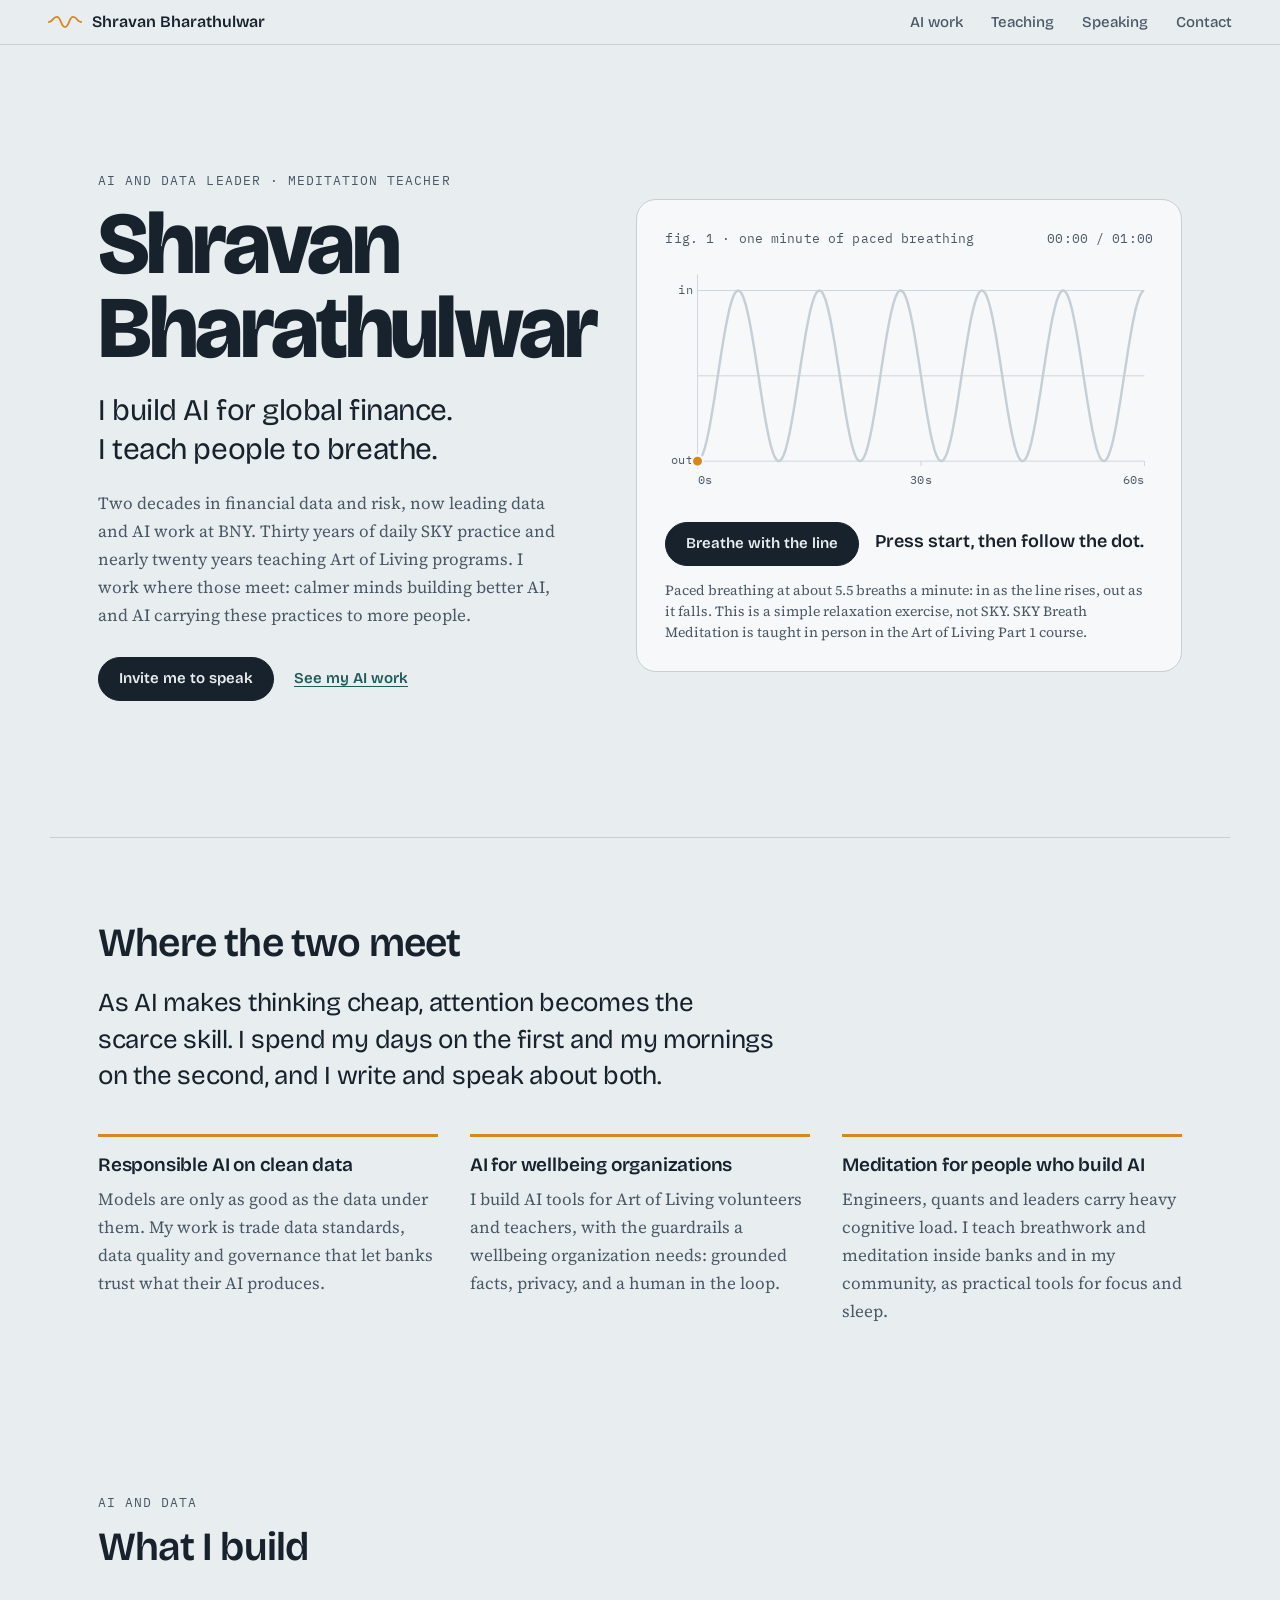
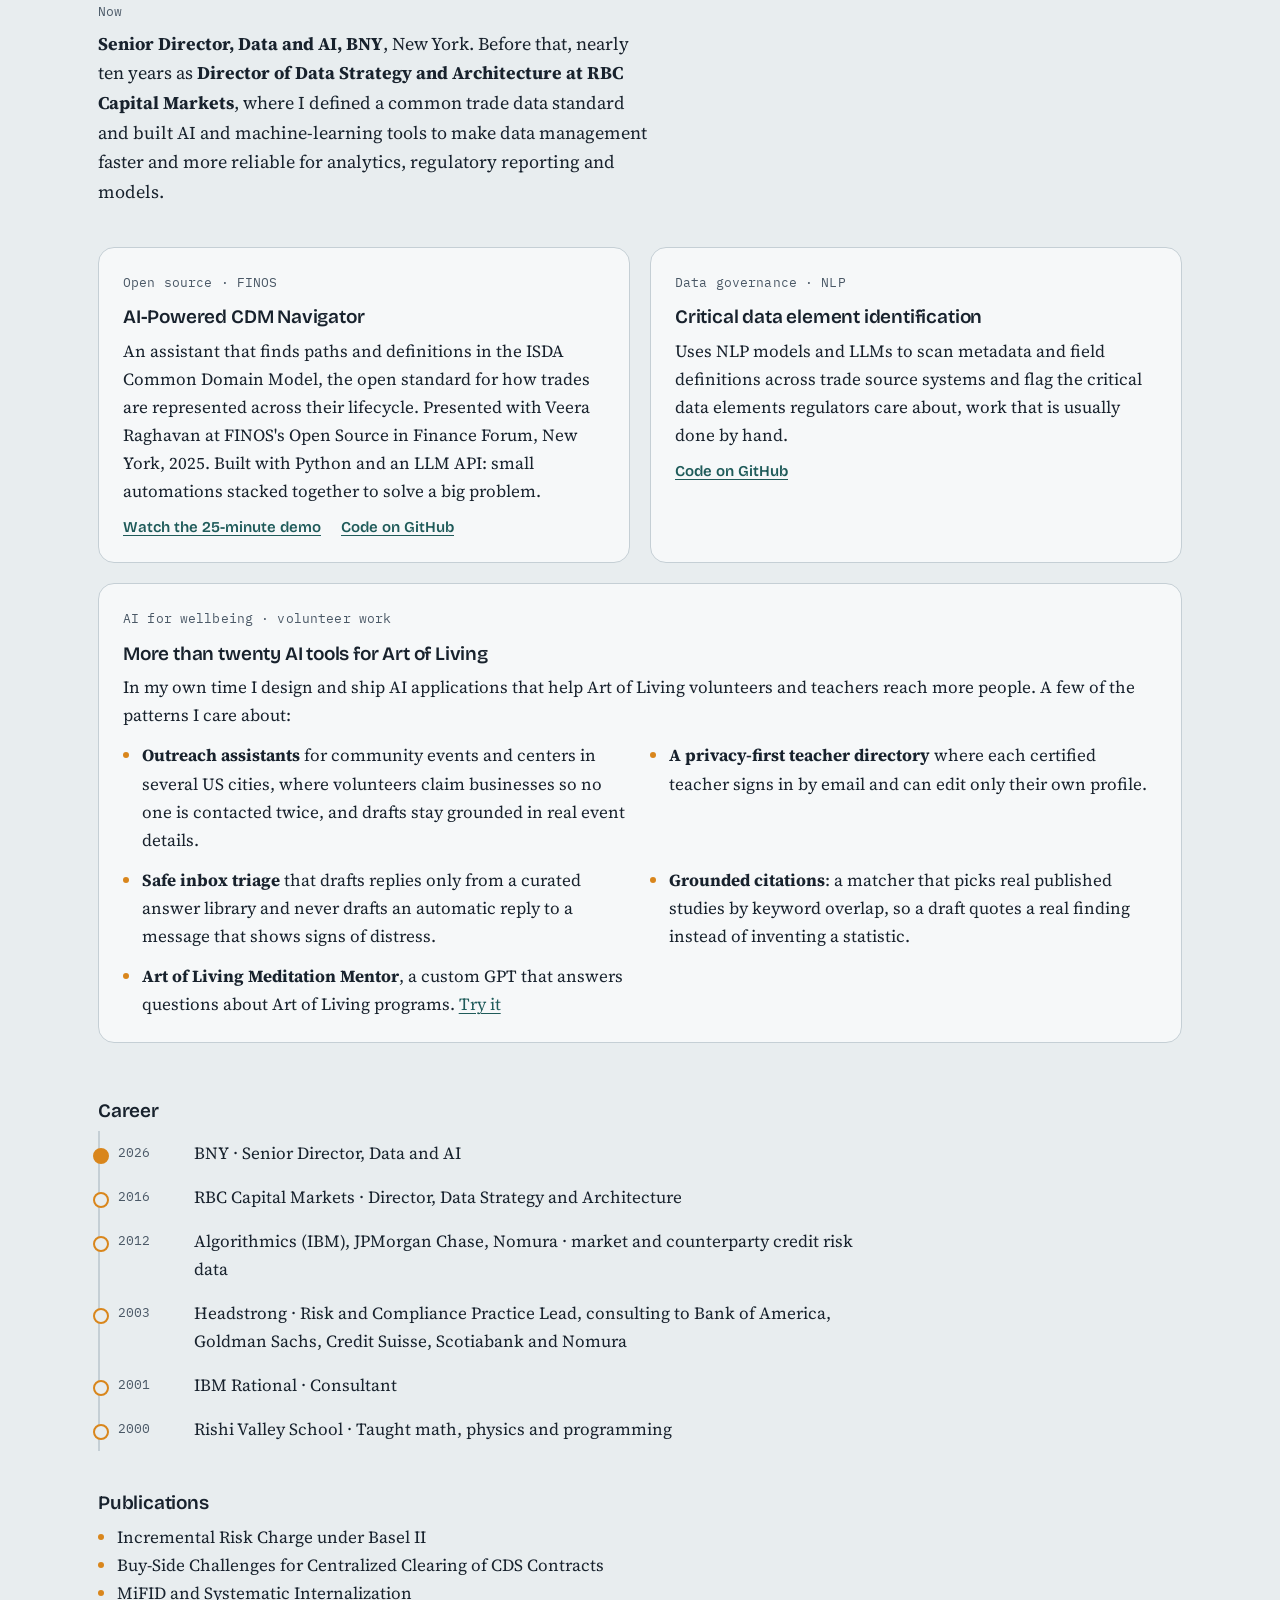
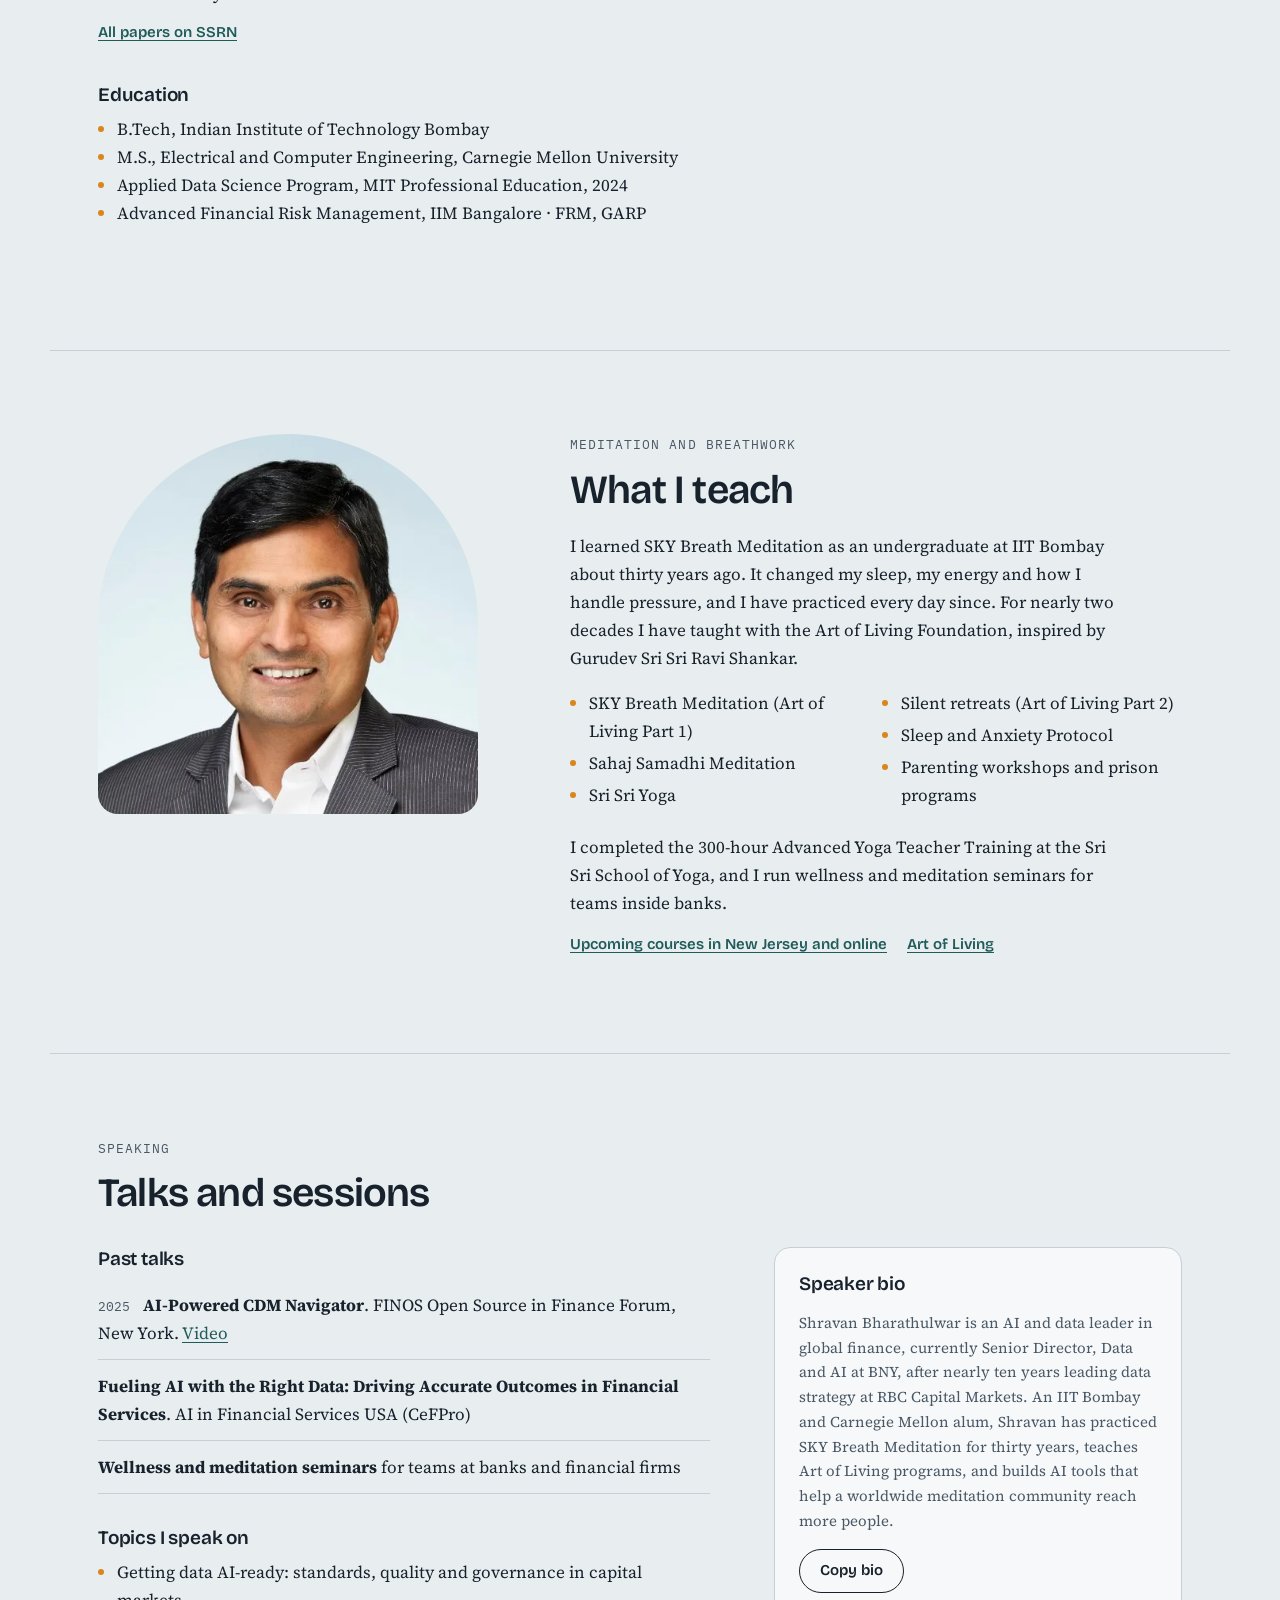
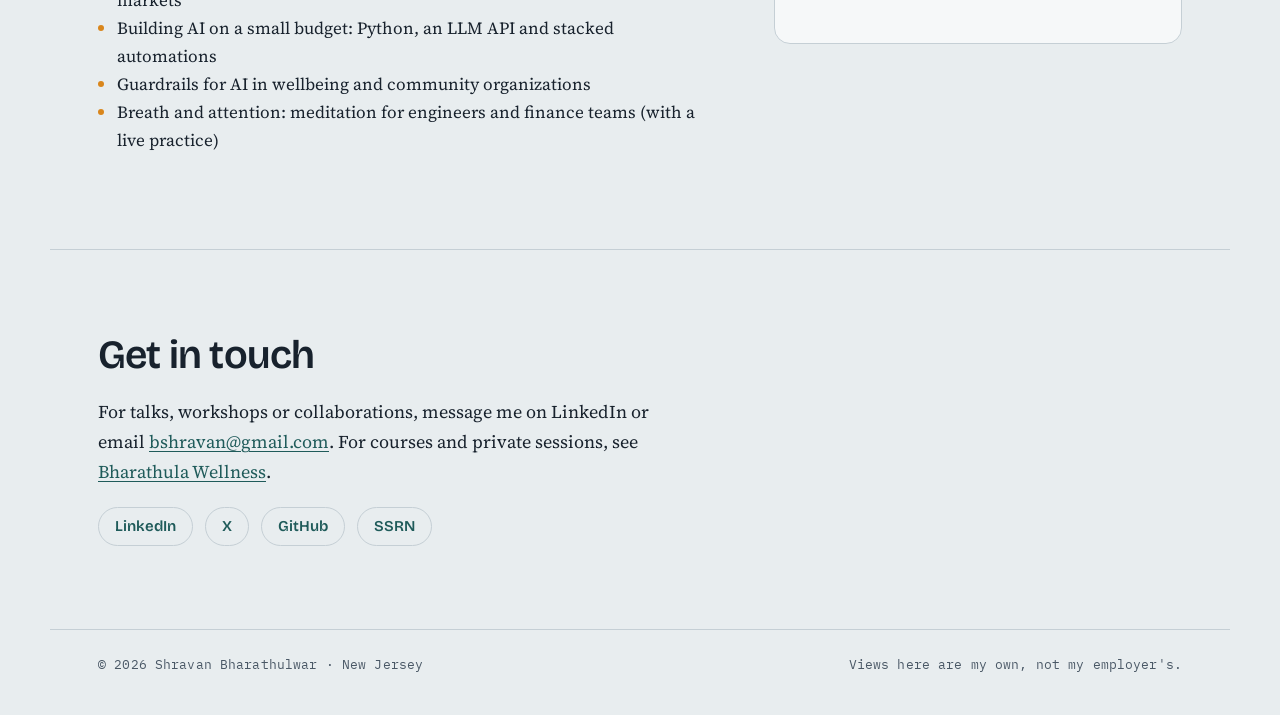
==== index.html @ d74cfcec "Replace README page with personal site Single-page site: AI work, meditation teaching, speaking, con" ====
<!doctype html>
<html lang="en">
<head>
  <meta charset="utf-8">
  <meta name="viewport" content="width=device-width, initial-scale=1">
  <title>Shravan Bharathulwar · AI and data leader, meditation teacher</title>
  <meta name="description" content="Shravan Bharathulwar is an AI and data leader in global finance (BNY, formerly RBC Capital Markets) and an Art of Living meditation teacher who builds AI tools for wellbeing. IIT Bombay and Carnegie Mellon alum.">
  <link rel="canonical" href="https://bshravancmu.github.io/">
  <meta name="author" content="Shravan Bharathulwar">

  <meta property="og:type" content="profile">
  <meta property="og:title" content="Shravan Bharathulwar · AI and data leader, meditation teacher">
  <meta property="og:description" content="I build AI for global finance. I teach people to breathe.">
  <meta property="og:url" content="https://bshravancmu.github.io/">
  <meta property="og:image" content="https://bshravancmu.github.io/assets/og.jpg">
  <meta property="profile:first_name" content="Shravan">
  <meta property="profile:last_name" content="Bharathulwar">
  <meta name="twitter:card" content="summary_large_image">
  <meta name="twitter:site" content="@BShravan">
  <meta name="twitter:creator" content="@BShravan">

  <link rel="icon" href="favicon.svg" type="image/svg+xml">
  <link rel="preconnect" href="https://fonts.googleapis.com">
  <link rel="preconnect" href="https://fonts.gstatic.com" crossorigin>
  <link href="https://fonts.googleapis.com/css2?family=Bricolage+Grotesque:opsz,wght@12..96,400;12..96,600;12..96,800&family=IBM+Plex+Mono:wght@400;500&family=Source+Serif+4:ital,opsz,wght@0,8..60,400;0,8..60,600;1,8..60,400&display=swap" rel="stylesheet">
  <link rel="stylesheet" href="assets/site.css">

  <script type="application/ld+json">
  {
    "@context": "https://schema.org",
    "@type": "ProfilePage",
    "url": "https://bshravancmu.github.io/",
    "mainEntity": {
      "@type": "Person",
      "@id": "https://bshravancmu.github.io/#shravan",
      "name": "Shravan Bharathulwar",
      "alternateName": ["Shravan V. Bharathulwar", "Shravan Venkatraman Bharathulwar", "Shravan Bharathula"],
      "url": "https://bshravancmu.github.io/",
      "image": "https://bshravancmu.github.io/assets/shravan-480.jpg",
      "description": "AI and data leader in global finance and Art of Living meditation teacher who builds AI tools for wellbeing.",
      "jobTitle": "Senior Director, Data and AI",
      "worksFor": { "@type": "Organization", "name": "BNY", "url": "https://www.bny.com/" },
      "alumniOf": [
        { "@type": "CollegeOrUniversity", "name": "Indian Institute of Technology Bombay" },
        { "@type": "CollegeOrUniversity", "name": "Carnegie Mellon University" }
      ],
      "hasCredential": [
        { "@type": "EducationalOccupationalCredential", "name": "Applied Data Science Program: Leveraging AI for Effective Decision-Making", "recognizedBy": { "@type": "Organization", "name": "MIT Professional Education" } },
        { "@type": "EducationalOccupationalCredential", "name": "Financial Risk Manager (FRM)", "recognizedBy": { "@type": "Organization", "name": "Global Association of Risk Professionals" } },
        { "@type": "EducationalOccupationalCredential", "name": "300-hour Advanced Yoga Teacher Training", "recognizedBy": { "@type": "Organization", "name": "Sri Sri School of Yoga" } }
      ],
      "knowsAbout": ["Artificial intelligence", "Data strategy", "Data governance", "Financial data standards", "ISDA Common Domain Model", "Financial risk management", "Meditation", "Breathwork", "SKY Breath Meditation", "Sahaj Samadhi Meditation", "Yoga"],
      "memberOf": { "@type": "Organization", "name": "Art of Living Foundation", "url": "https://www.artofliving.org/" },
      "sameAs": [
        "https://www.linkedin.com/in/bshravan/",
        "https://x.com/BShravan",
        "https://github.com/bshravancmu",
        "https://papers.ssrn.com/sol3/cf_dev/AbsByAuth.cfm?per_id=690832",
        "https://www.researchgate.net/profile/Shravan-Bharathulwar",
        "https://cmu.academia.edu/ShravanBharathulwar",
        "https://theorg.com/org/bny-mellon/org-chart/shravan-bharathulwar",
        "https://chatgpt.com/g/g-dzU0lk14Z-art-of-living-meditation-mentor",
        "https://bharathula.org/"
      ]
    }
  }
  </script>
</head>
<body>
  <a class="skip" href="#main">Skip to content</a>

  <header class="top">
    <a class="wordmark" href="#top" aria-label="Shravan Bharathulwar, home">
      <svg viewBox="0 0 40 16" aria-hidden="true"><path d="M1 8c4.5 0 4.5-6 9.5-6S15 14 20 14s4.5-12 9.5-12S34 8 39 8"/></svg>
      <span>Shravan Bharathulwar</span>
    </a>
    <nav aria-label="Sections">
      <a href="#ai">AI work</a>
      <a href="#teaching">Teaching</a>
      <a href="#speaking">Speaking</a>
      <a href="#contact">Contact</a>
    </nav>
  </header>

  <main id="main">
    <!-- Hero: the name, the thesis, and a chart you can breathe with -->
    <section class="hero" id="top">
      <div class="hero-text">
        <p class="eyebrow">AI and data leader · meditation teacher</p>
        <h1>Shravan Bharathulwar</h1>
        <p class="thesis">I build AI for global finance.<br>I teach people to breathe.</p>
        <p class="lede">Two decades in financial data and risk, now leading data and AI work at BNY. Thirty years of daily SKY practice and nearly twenty years teaching Art of Living programs. I work where those meet: calmer minds building better AI, and AI carrying these practices to more people.</p>
        <div class="hero-links">
          <a class="btn" href="#speaking">Invite me to speak</a>
          <a class="text-link" href="#ai">See my AI work</a>
        </div>
      </div>

      <figure class="breath" aria-labelledby="breath-cap">
        <div class="breath-head">
          <span class="mono">fig. 1 · one minute of paced breathing</span>
          <span class="mono breath-clock" aria-hidden="true">00:00 / 01:00</span>
        </div>
        <svg class="breath-chart" viewBox="0 0 600 300" role="img" aria-label="A smooth breathing wave across one minute, about five and a half breaths">
          <g class="grid">
            <line x1="40" y1="40" x2="590" y2="40"/>
            <line x1="40" y1="145" x2="590" y2="145"/>
            <line x1="40" y1="250" x2="590" y2="250"/>
            <line x1="40" y1="20" x2="40" y2="260"/>
            <line x1="315" y1="250" x2="315" y2="256"/>
            <line x1="590" y1="250" x2="590" y2="256"/>
          </g>
          <g class="axis mono">
            <text x="34" y="44" text-anchor="end">in</text>
            <text x="34" y="254" text-anchor="end">out</text>
            <text x="40" y="278">0s</text>
            <text x="315" y="278" text-anchor="middle">30s</text>
            <text x="590" y="278" text-anchor="end">60s</text>
          </g>
          <path class="wave-ghost" d=""/>
          <path class="wave-done" d=""/>
          <circle class="wave-dot" r="7" cx="40" cy="250"/>
        </svg>
        <div class="breath-controls">
          <button class="btn breath-btn" type="button" aria-pressed="false">Breathe with the line</button>
          <p class="breath-cue" aria-live="polite">Press start, then follow the dot.</p>
        </div>
        <figcaption id="breath-cap">Paced breathing at about 5.5 breaths a minute: in as the line rises, out as it falls. This is a simple relaxation exercise, not SKY. SKY Breath Meditation is taught in person in the Art of Living Part 1 course.</figcaption>
      </figure>
    </section>

    <!-- Where the two meet -->
    <section class="meet" aria-labelledby="meet-h">
      <h2 id="meet-h">Where the two meet</h2>
      <p class="meet-lede">As AI makes thinking cheap, attention becomes the scarce skill. I spend my days on the first and my mornings on the second, and I write and speak about both.</p>
      <div class="pillars">
        <article>
          <h3>Responsible AI on clean data</h3>
          <p>Models are only as good as the data under them. My work is trade data standards, data quality and governance that let banks trust what their AI produces.</p>
        </article>
        <article>
          <h3>AI for wellbeing organizations</h3>
          <p>I build AI tools for Art of Living volunteers and teachers, with the guardrails a wellbeing organization needs: grounded facts, privacy, and a human in the loop.</p>
        </article>
        <article>
          <h3>Meditation for people who build AI</h3>
          <p>Engineers, quants and leaders carry heavy cognitive load. I teach breathwork and meditation inside banks and in my community, as practical tools for focus and sleep.</p>
        </article>
      </div>
    </section>

    <!-- AI work -->
    <section class="ai" id="ai" aria-labelledby="ai-h">
      <div class="section-head">
        <p class="eyebrow">AI and data</p>
        <h2 id="ai-h">What I build</h2>
      </div>

      <div class="now">
        <p class="mono label">Now</p>
        <p><strong>Senior Director, Data and AI, BNY</strong>, New York. Before that, nearly ten years as <strong>Director of Data Strategy and Architecture at RBC Capital Markets</strong>, where I defined a common trade data standard and built AI and machine-learning tools to make data management faster and more reliable for analytics, regulatory reporting and models.</p>
      </div>

      <div class="projects">
        <article class="project">
          <p class="mono label">Open source · FINOS</p>
          <h3>AI-Powered CDM Navigator</h3>
          <p>An assistant that finds paths and definitions in the ISDA Common Domain Model, the open standard for how trades are represented across their lifecycle. Presented with Veera Raghavan at FINOS's Open Source in Finance Forum, New York, 2025. Built with Python and an LLM API: small automations stacked together to solve a big problem.</p>
          <p class="links"><a href="https://www.youtube.com/watch?v=O85jKA17JT4">Watch the 25-minute demo</a> <a href="https://github.com/bshravancmu/cdm-navigator">Code on GitHub</a></p>
        </article>
        <article class="project">
          <p class="mono label">Data governance · NLP</p>
          <h3>Critical data element identification</h3>
          <p>Uses NLP models and LLMs to scan metadata and field definitions across trade source systems and flag the critical data elements regulators care about, work that is usually done by hand.</p>
          <p class="links"><a href="https://github.com/bshravancmu/cde-identification">Code on GitHub</a></p>
        </article>
        <article class="project wide">
          <p class="mono label">AI for wellbeing · volunteer work</p>
          <h3>More than twenty AI tools for Art of Living</h3>
          <p>In my own time I design and ship AI applications that help Art of Living volunteers and teachers reach more people. A few of the patterns I care about:</p>
          <ul class="patterns">
            <li><strong>Outreach assistants</strong> for community events and centers in several US cities, where volunteers claim businesses so no one is contacted twice, and drafts stay grounded in real event details.</li>
            <li><strong>A privacy-first teacher directory</strong> where each certified teacher signs in by email and can edit only their own profile.</li>
            <li><strong>Safe inbox triage</strong> that drafts replies only from a curated answer library and never drafts an automatic reply to a message that shows signs of distress.</li>
            <li><strong>Grounded citations</strong>: a matcher that picks real published studies by keyword overlap, so a draft quotes a real finding instead of inventing a statistic.</li>
            <li><strong>Art of Living Meditation Mentor</strong>, a custom GPT that answers questions about Art of Living programs. <a href="https://chatgpt.com/g/g-dzU0lk14Z-art-of-living-meditation-mentor">Try it</a></li>
          </ul>
        </article>
      </div>

      <div class="career">
        <h3>Career</h3>
        <ol class="timeline">
          <li><span class="yr mono">2026</span><span>BNY · Senior Director, Data and AI</span></li>
          <li><span class="yr mono">2016</span><span>RBC Capital Markets · Director, Data Strategy and Architecture</span></li>
          <li><span class="yr mono">2012</span><span>Algorithmics (IBM), JPMorgan Chase, Nomura · market and counterparty credit risk data</span></li>
          <li><span class="yr mono">2003</span><span>Headstrong · Risk and Compliance Practice Lead, consulting to Bank of America, Goldman Sachs, Credit Suisse, Scotiabank and Nomura</span></li>
          <li><span class="yr mono">2001</span><span>IBM Rational · Consultant</span></li>
          <li><span class="yr mono">2000</span><span>Rishi Valley School · Taught math, physics and programming</span></li>
        </ol>
      </div>

      <div class="papers">
        <h3>Publications</h3>
        <ul>
          <li>Incremental Risk Charge under Basel II</li>
          <li>Buy-Side Challenges for Centralized Clearing of CDS Contracts</li>
          <li>MiFID and Systematic Internalization</li>
        </ul>
        <p class="links"><a href="https://papers.ssrn.com/sol3/cf_dev/AbsByAuth.cfm?per_id=690832">All papers on SSRN</a></p>
      </div>

      <div class="edu">
        <h3>Education</h3>
        <ul>
          <li>B.Tech, Indian Institute of Technology Bombay</li>
          <li>M.S., Electrical and Computer Engineering, Carnegie Mellon University</li>
          <li>Applied Data Science Program, MIT Professional Education, 2024</li>
          <li>Advanced Financial Risk Management, IIM Bangalore · FRM, GARP</li>
        </ul>
      </div>
    </section>

    <!-- Teaching -->
    <section class="teaching" id="teaching" aria-labelledby="teach-h">
      <div class="teach-grid">
        <picture class="portrait">
          <source srcset="assets/shravan-480.webp" type="image/webp">
          <img src="assets/shravan-480.jpg" width="480" height="480" alt="Portrait of Shravan Bharathulwar" loading="lazy">
        </picture>
        <div>
          <p class="eyebrow">Meditation and breathwork</p>
          <h2 id="teach-h">What I teach</h2>
          <p>I learned SKY Breath Meditation as an undergraduate at IIT Bombay about thirty years ago. It changed my sleep, my energy and how I handle pressure, and I have practiced every day since. For nearly two decades I have taught with the Art of Living Foundation, inspired by Gurudev Sri Sri Ravi Shankar.</p>
          <ul class="programs">
            <li>SKY Breath Meditation (Art of Living Part 1)</li>
            <li>Sahaj Samadhi Meditation</li>
            <li>Sri Sri Yoga</li>
            <li>Silent retreats (Art of Living Part 2)</li>
            <li>Sleep and Anxiety Protocol</li>
            <li>Parenting workshops and prison programs</li>
          </ul>
          <p>I completed the 300-hour Advanced Yoga Teacher Training at the Sri Sri School of Yoga, and I run wellness and meditation seminars for teams inside banks.</p>
          <p class="links"><a href="https://bharathula.org/breath-meditation">Upcoming courses in New Jersey and online</a> <a href="https://www.artofliving.org/us-en">Art of Living</a></p>
        </div>
      </div>
    </section>

    <!-- Speaking -->
    <section class="speaking" id="speaking" aria-labelledby="speak-h">
      <div class="section-head">
        <p class="eyebrow">Speaking</p>
        <h2 id="speak-h">Talks and sessions</h2>
      </div>
      <div class="speak-grid">
        <div>
          <h3>Past talks</h3>
          <ul class="talks">
            <li><span class="mono">2025</span> <strong>AI-Powered CDM Navigator</strong>. FINOS Open Source in Finance Forum, New York. <a href="https://www.youtube.com/watch?v=O85jKA17JT4">Video</a></li>
            <li><strong>Fueling AI with the Right Data: Driving Accurate Outcomes in Financial Services</strong>. AI in Financial Services USA (CeFPro)</li>
            <li><strong>Wellness and meditation seminars</strong> for teams at banks and financial firms</li>
          </ul>
          <h3>Topics I speak on</h3>
          <ul class="topics">
            <li>Getting data AI-ready: standards, quality and governance in capital markets</li>
            <li>Building AI on a small budget: Python, an LLM API and stacked automations</li>
            <li>Guardrails for AI in wellbeing and community organizations</li>
            <li>Breath and attention: meditation for engineers and finance teams (with a live practice)</li>
          </ul>
        </div>
        <div class="bio-card">
          <h3>Speaker bio</h3>
          <p class="bio-text" id="bio-short">Shravan Bharathulwar is an AI and data leader in global finance, currently Senior Director, Data and AI at BNY, after nearly ten years leading data strategy at RBC Capital Markets. An IIT Bombay and Carnegie Mellon alum, Shravan has practiced SKY Breath Meditation for thirty years, teaches Art of Living programs, and builds AI tools that help a worldwide meditation community reach more people.</p>
          <button class="btn ghost copy-btn" type="button" data-copy="bio-short">Copy bio</button>
          <p class="copy-status mono" aria-live="polite"></p>
        </div>
      </div>
    </section>

    <!-- Contact -->
    <section class="contact" id="contact" aria-labelledby="contact-h">
      <h2 id="contact-h">Get in touch</h2>
      <p>For talks, workshops or collaborations, message me on LinkedIn or email <a href="mailto:bshravan@gmail.com">bshravan@gmail.com</a>. For courses and private sessions, see <a href="https://bharathula.org/">Bharathula Wellness</a>.</p>
      <ul class="elsewhere">
        <li><a href="https://www.linkedin.com/in/bshravan/">LinkedIn</a></li>
        <li><a href="https://x.com/BShravan">X</a></li>
        <li><a href="https://github.com/bshravancmu">GitHub</a></li>
        <li><a href="https://papers.ssrn.com/sol3/cf_dev/AbsByAuth.cfm?per_id=690832">SSRN</a></li>
      </ul>
    </section>
  </main>

  <footer class="foot">
    <p class="mono">© 2026 Shravan Bharathulwar · New Jersey</p>
    <p class="mono">Views here are my own, not my employer's.</p>
  </footer>

  <script src="assets/site.js" defer></script>
</body>
</html>
---- assets/site.css ----
/* Tokens: cool pre-dawn fog, slate ink, saffron breath line, teal for links. */
:root {
  --fog: #e8edef;
  --surface: #f6f8f9;
  --ink: #18222d;
  --slate: #4a5866;
  --rule: #c5cfd5;
  --saffron: #d9861c;
  --teal: #1f5b5a;
  --teal-soft: #d6e6e4;
  --display: "Bricolage Grotesque", "Segoe UI", system-ui, sans-serif;
  --body: "Source Serif 4", Georgia, serif;
  --mono: "IBM Plex Mono", ui-monospace, Consolas, monospace;
  --measure: 62ch;
  --gutter: clamp(16px, 4vw, 48px);
  color-scheme: light;
}
@media (prefers-color-scheme: dark) {
  :root {
    --fog: #0f161d;
    --surface: #16202a;
    --ink: #e6ecef;
    --slate: #9dabb7;
    --rule: #2a3642;
    --saffron: #f0a640;
    --teal: #7cc9c3;
    --teal-soft: #173133;
    color-scheme: dark;
  }
}

* { box-sizing: border-box; }
html { scroll-behavior: smooth; scroll-padding-top: 80px; }
@media (prefers-reduced-motion: reduce) { html { scroll-behavior: auto; } }
body {
  margin: 0;
  background: var(--fog);
  color: var(--ink);
  font: 400 1.0625rem/1.65 var(--body);
  -webkit-font-smoothing: antialiased;
}
img { max-width: 100%; height: auto; display: block; }
a { color: var(--teal); text-decoration-thickness: 1px; text-underline-offset: 3px; }
a:hover { text-decoration-thickness: 2px; }
:focus-visible { outline: 3px solid var(--saffron); outline-offset: 3px; border-radius: 4px; }

.skip { position: absolute; left: -9999px; top: 8px; background: var(--ink); color: var(--fog); padding: 8px 12px; z-index: 10; }
.skip:focus { left: 8px; }

.mono { font-family: var(--mono); font-size: 0.8125rem; letter-spacing: 0.01em; }
.eyebrow {
  font-family: var(--mono); font-size: 0.8125rem; text-transform: uppercase;
  letter-spacing: 0.08em; color: var(--slate); margin: 0 0 12px;
}
.label { color: var(--slate); margin: 0 0 6px; }

h1, h2, h3 { font-family: var(--display); color: var(--ink); margin: 0; }
h2 { font-size: clamp(1.75rem, 3.5vw, 2.5rem); font-weight: 600; letter-spacing: -0.02em; line-height: 1.1; margin-bottom: 20px; }
h3 { font-size: 1.1875rem; font-weight: 600; letter-spacing: -0.01em; line-height: 1.25; margin-bottom: 8px; }

/* Header */
.top {
  position: sticky; top: 0; z-index: 5;
  display: flex; align-items: center; justify-content: space-between; gap: 16px;
  padding: 14px var(--gutter);
  background: color-mix(in srgb, var(--fog) 88%, transparent);
  backdrop-filter: blur(8px);
  border-bottom: 1px solid var(--rule);
}
.wordmark { display: flex; align-items: center; gap: 10px; color: var(--ink); text-decoration: none; font: 600 1rem/1 var(--display); white-space: nowrap; }
.wordmark svg { width: 34px; height: 14px; fill: none; stroke: var(--saffron); stroke-width: 2.2; stroke-linecap: round; }
.top nav { display: flex; gap: clamp(12px, 2.5vw, 28px); }
.top nav a { color: var(--slate); text-decoration: none; font: 500 0.9375rem/1 var(--display); }
.top nav a:hover { color: var(--ink); }

main > section { padding: clamp(48px, 6.5vw, 88px) var(--gutter); max-width: 1180px; margin: 0 auto; }

/* Buttons */
.btn {
  display: inline-flex; align-items: center; justify-content: center;
  min-height: 44px; padding: 10px 20px; border-radius: 999px;
  background: var(--ink); color: var(--fog); border: 1px solid var(--ink);
  font: 600 0.9375rem/1 var(--display); text-decoration: none; cursor: pointer;
}
.btn:hover { background: color-mix(in srgb, var(--ink) 85%, var(--saffron)); }
.btn.ghost { background: transparent; color: var(--ink); }
.btn.ghost:hover { background: var(--teal-soft); }
.text-link { font: 600 0.9375rem/1 var(--display); }

/* Hero */
.hero {
  display: grid; grid-template-columns: minmax(0, 1fr) minmax(0, 1.15fr);
  gap: clamp(32px, 5vw, 72px); align-items: center;
  min-height: min(88vh, 820px);
  padding-top: clamp(40px, 6vw, 72px) !important;
}
.hero h1 {
  font-size: clamp(2.75rem, 7vw, 5.5rem); font-weight: 800;
  letter-spacing: -0.035em; line-height: 0.95; margin-bottom: 20px;
  font-variation-settings: "opsz" 96;
}
.thesis {
  font: 400 clamp(1.375rem, 2.6vw, 1.875rem)/1.3 var(--display);
  letter-spacing: -0.015em; margin: 0 0 20px; color: var(--ink);
}
.lede { color: var(--slate); max-width: 52ch; margin: 0 0 28px; }
.hero-links { display: flex; flex-wrap: wrap; align-items: center; gap: 20px; }

/* Signature: the breath chart */
.breath {
  margin: 0; background: var(--surface); border: 1px solid var(--rule);
  border-radius: 20px; padding: clamp(16px, 2.5vw, 28px);
}
.breath-head { display: flex; justify-content: space-between; gap: 12px; color: var(--slate); margin-bottom: 8px; flex-wrap: wrap; }
.breath-chart { width: 100%; height: auto; overflow: visible; }
.breath-chart .grid line { stroke: var(--rule); stroke-width: 1; }
.breath-chart .axis text { fill: var(--slate); font-family: var(--mono); font-size: 15px; }
.wave-ghost { fill: none; stroke: var(--rule); stroke-width: 3; stroke-linecap: round; }
.wave-done { fill: none; stroke: var(--saffron); stroke-width: 3.5; stroke-linecap: round; }
.wave-dot { fill: var(--saffron); stroke: var(--surface); stroke-width: 3; }
.breathing .wave-dot { filter: drop-shadow(0 0 8px color-mix(in srgb, var(--saffron) 60%, transparent)); }
.breath-controls { display: flex; align-items: center; gap: 16px; flex-wrap: wrap; margin-top: 12px; }
.breath-cue { margin: 0; font: 600 1.125rem/1.2 var(--display); color: var(--ink); min-height: 1.4em; }
.breath figcaption { margin-top: 14px; font-size: 0.875rem; line-height: 1.5; color: var(--slate); }

/* Where the two meet */
.meet { border-top: 1px solid var(--rule); }
.meet-lede { font: 400 clamp(1.25rem, 2.2vw, 1.625rem)/1.4 var(--display); letter-spacing: -0.01em; max-width: 40ch; margin: 0 0 40px; }
.pillars { display: grid; grid-template-columns: repeat(3, minmax(0, 1fr)); gap: 32px; }
.pillars article { border-top: 3px solid var(--saffron); padding-top: 16px; }
.pillars p { margin: 0; color: var(--slate); }

/* AI work */
.section-head { margin-bottom: 32px; }
.now { max-width: var(--measure); margin-bottom: 40px; font-size: 1.125rem; }
.now p:last-child { margin: 0; }
.projects { display: grid; grid-template-columns: repeat(2, minmax(0, 1fr)); gap: 20px; margin-bottom: 56px; }
.project { background: var(--surface); border: 1px solid var(--rule); border-radius: 16px; padding: 24px; }
.project.wide { grid-column: 1 / -1; }
.project p { margin: 0 0 12px; }
.project p:last-child { margin-bottom: 0; }
.links { display: flex; flex-wrap: wrap; gap: 8px 20px; font: 600 0.9375rem/1.4 var(--display); }
.patterns { margin: 0; padding-left: 1.1em; display: grid; grid-template-columns: repeat(2, minmax(0, 1fr)); gap: 12px 40px; }
.patterns li::marker { color: var(--saffron); }

.career, .papers, .edu { max-width: 760px; margin-bottom: 40px; }
.timeline { list-style: none; margin: 0; padding: 0; border-left: 2px solid var(--rule); }
.timeline li { display: grid; grid-template-columns: 64px minmax(0, 1fr); gap: 12px; padding: 8px 0 8px 18px; position: relative; }
.timeline li::before { content: ""; position: absolute; left: -7px; top: 17px; width: 12px; height: 12px; border-radius: 50%; background: var(--fog); border: 2px solid var(--saffron); }
.timeline li:first-child::before { background: var(--saffron); }
.yr { color: var(--slate); padding-top: 3px; }
.papers ul, .edu ul, .programs, .topics { margin: 0 0 12px; padding-left: 1.1em; }
.papers li::marker, .edu li::marker, .programs li::marker, .topics li::marker { color: var(--saffron); }

/* Teaching */
.teaching { border-top: 1px solid var(--rule); }
.teach-grid { display: grid; grid-template-columns: minmax(0, 0.8fr) minmax(0, 1.2fr); gap: clamp(32px, 5vw, 72px); align-items: start; }
.teach-grid p { max-width: var(--measure); }
.portrait img { border-radius: 50% 50% 20px 20px; width: 100%; max-width: 380px; }
.programs { columns: 2; column-gap: 32px; margin: 16px 0 20px; }
.programs li { break-inside: avoid; margin-bottom: 4px; }

/* Speaking */
.speaking { border-top: 1px solid var(--rule); }
.speak-grid { display: grid; grid-template-columns: minmax(0, 1.2fr) minmax(0, 0.8fr); gap: clamp(32px, 5vw, 64px); align-items: start; }
.talks { list-style: none; padding: 0; margin: 0 0 32px; }
.talks li { padding: 12px 0; border-bottom: 1px solid var(--rule); }
.talks .mono { color: var(--slate); margin-right: 8px; }
.bio-card { background: var(--surface); border: 1px solid var(--rule); border-radius: 16px; padding: 24px; position: sticky; top: 88px; }
.bio-text { font-size: 0.9375rem; color: var(--slate); }
.copy-status { color: var(--teal); min-height: 1.4em; margin: 8px 0 0; }

/* Contact */
.contact { border-top: 1px solid var(--rule); }
.contact p { max-width: var(--measure); font-size: 1.125rem; }
.elsewhere { list-style: none; padding: 0; margin: 20px 0 0; display: flex; flex-wrap: wrap; gap: 12px; }
.elsewhere a { display: inline-block; padding: 8px 16px; border: 1px solid var(--rule); border-radius: 999px; text-decoration: none; font: 600 0.9375rem/1.4 var(--display); }
.elsewhere a:hover { background: var(--teal-soft); }

.foot { display: flex; justify-content: space-between; flex-wrap: wrap; gap: 8px 24px; padding: 24px var(--gutter) 40px; max-width: 1180px; margin: 0 auto; color: var(--slate); border-top: 1px solid var(--rule); }
.foot p { margin: 0; }

/* Responsive */
@media (max-width: 900px) {
  .hero { grid-template-columns: 1fr; min-height: 0; }
  .pillars { grid-template-columns: 1fr; gap: 24px; }
  .projects { grid-template-columns: 1fr; }
  .patterns { grid-template-columns: 1fr; }
  .teach-grid, .speak-grid { grid-template-columns: 1fr; }
  .portrait img { max-width: 240px; }
  .bio-card { position: static; }
}
@media (max-width: 560px) {
  .top { flex-direction: column; align-items: flex-start; gap: 10px; }
  .top nav { gap: 16px; }
  .programs { columns: 1; }
  .timeline li { grid-template-columns: 48px minmax(0, 1fr); }
}
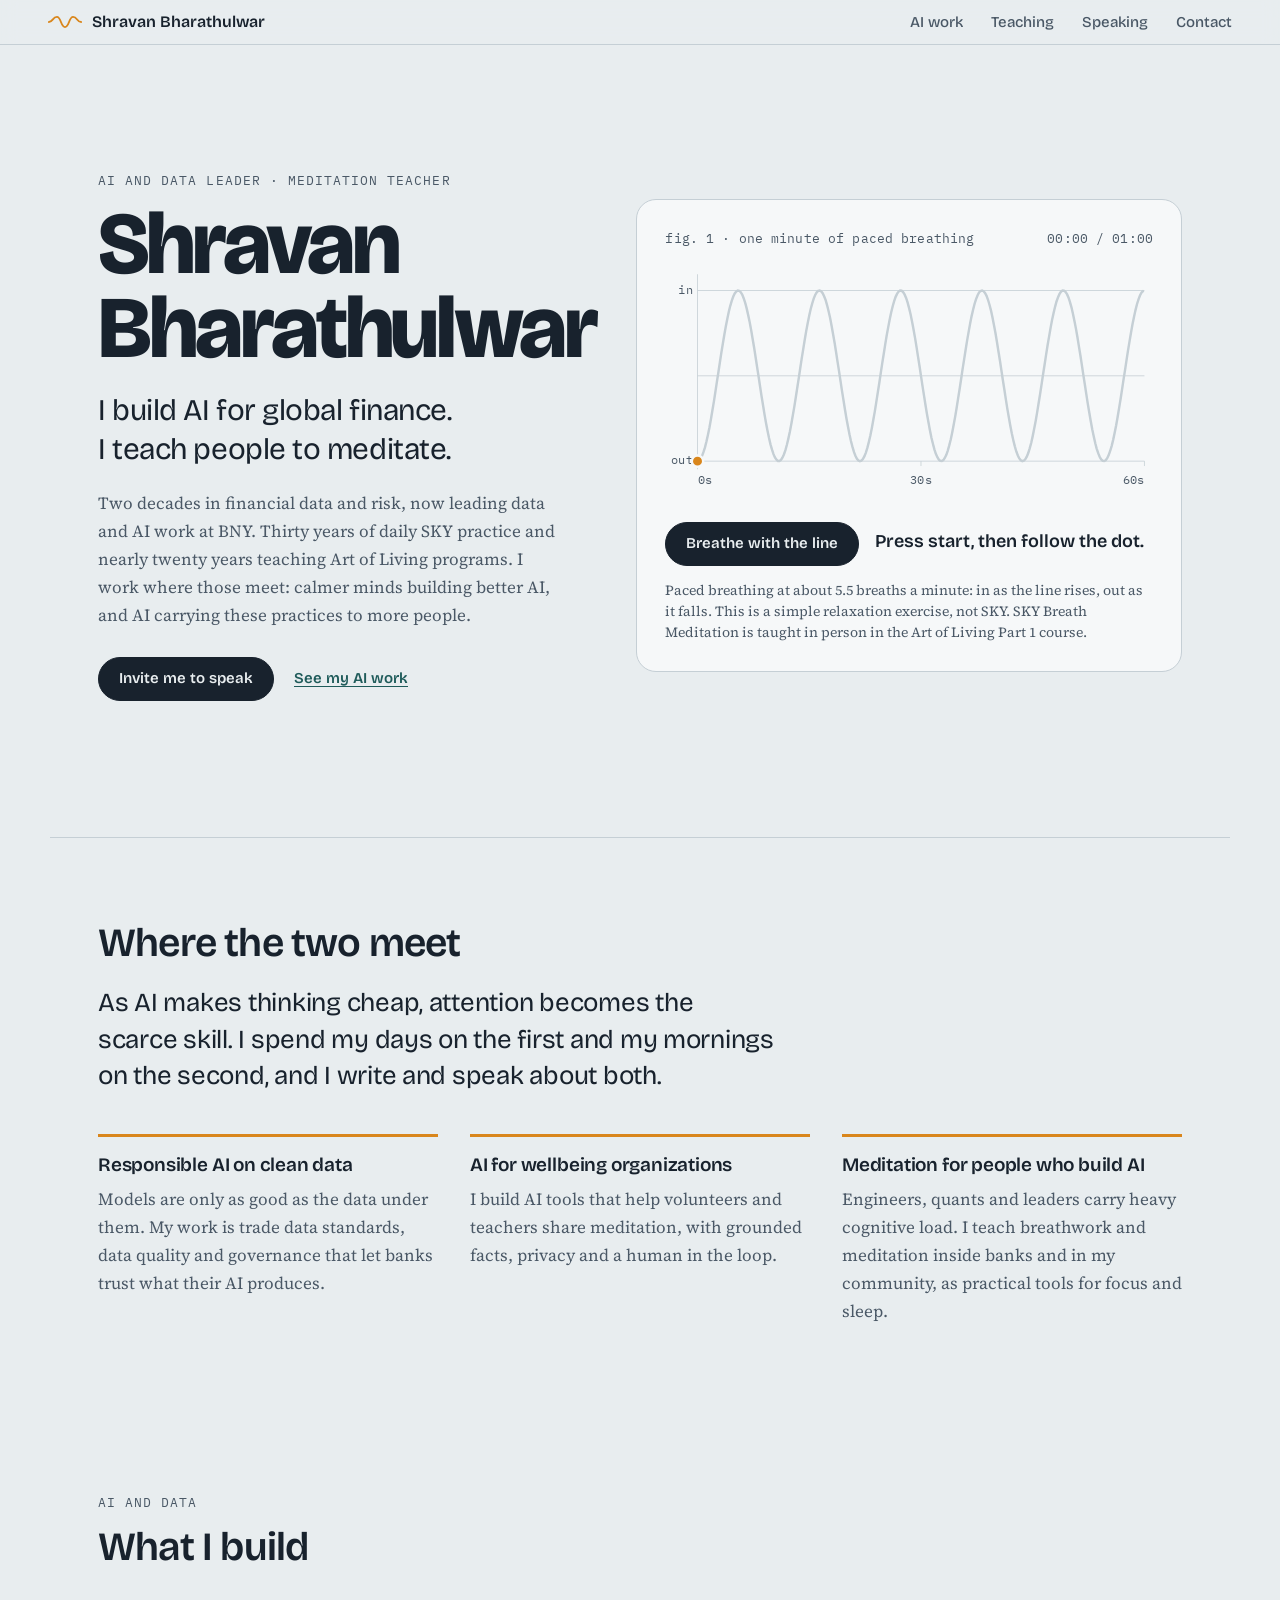
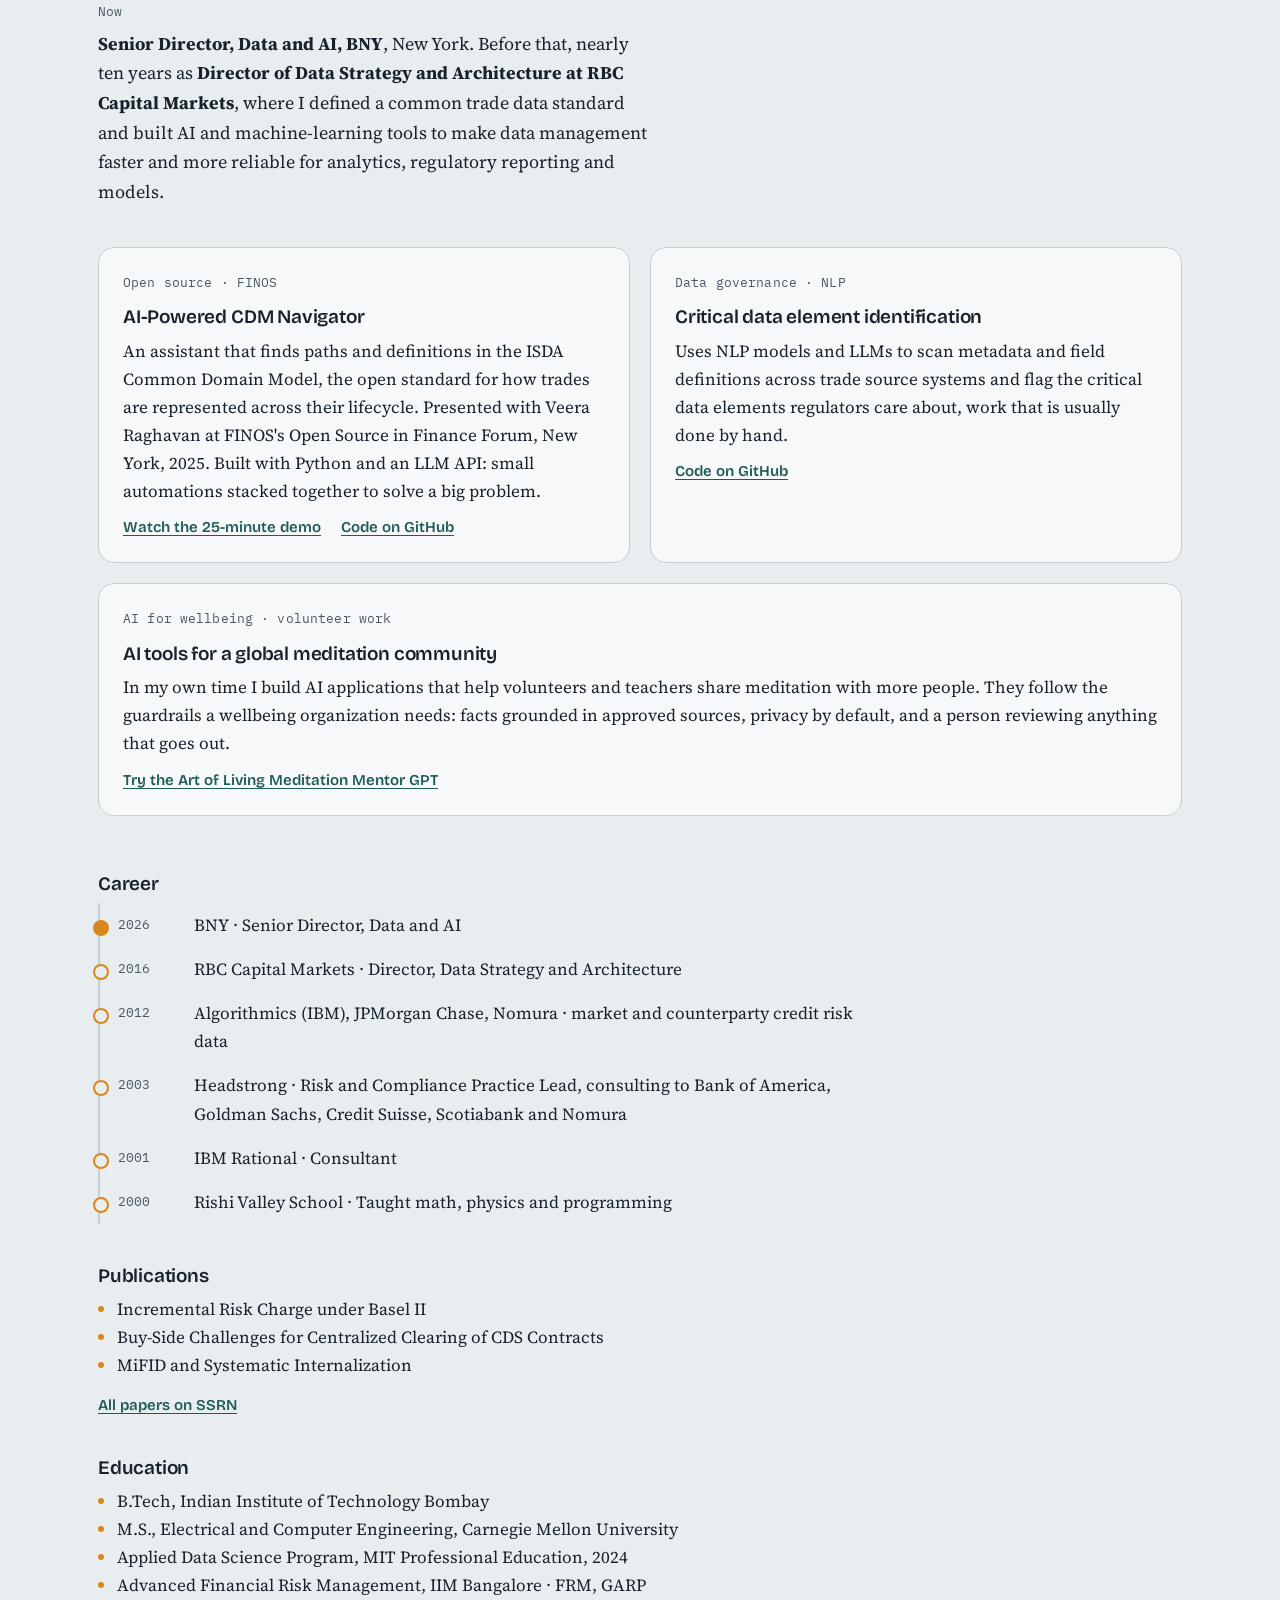
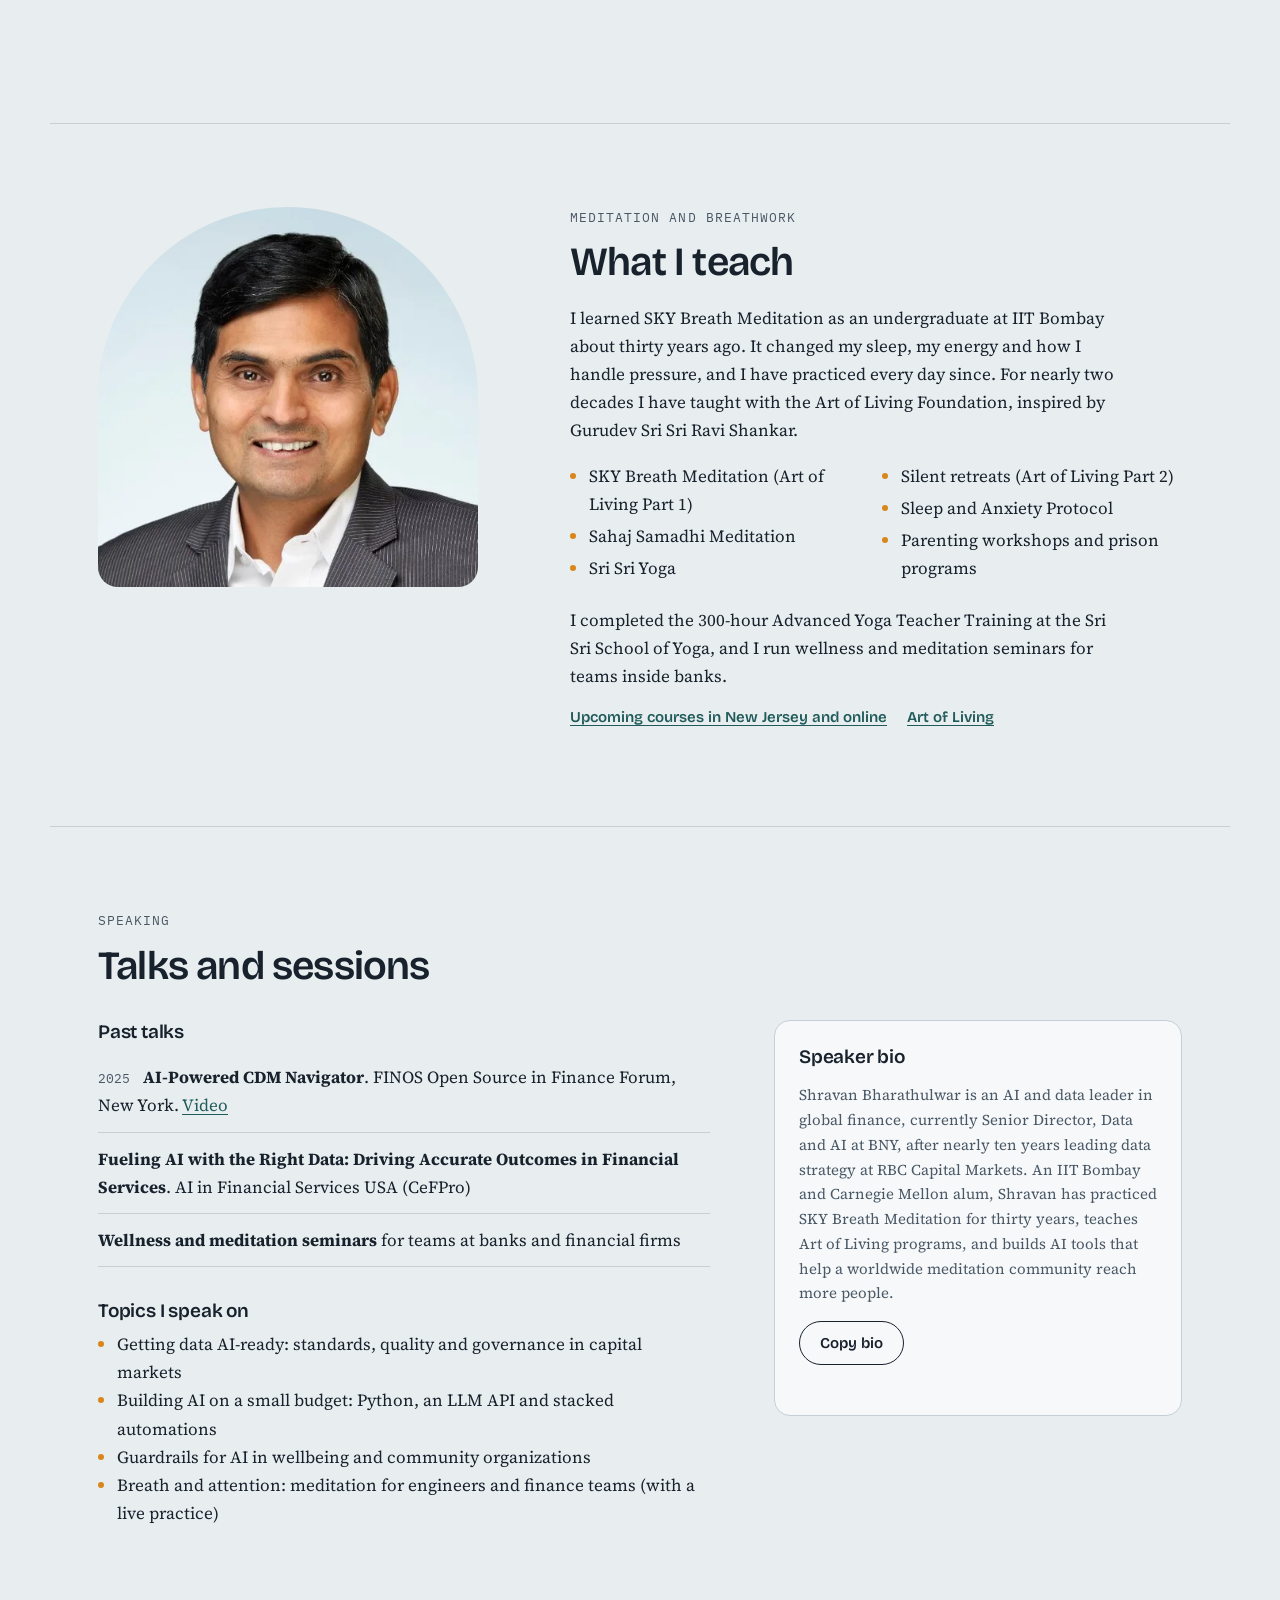
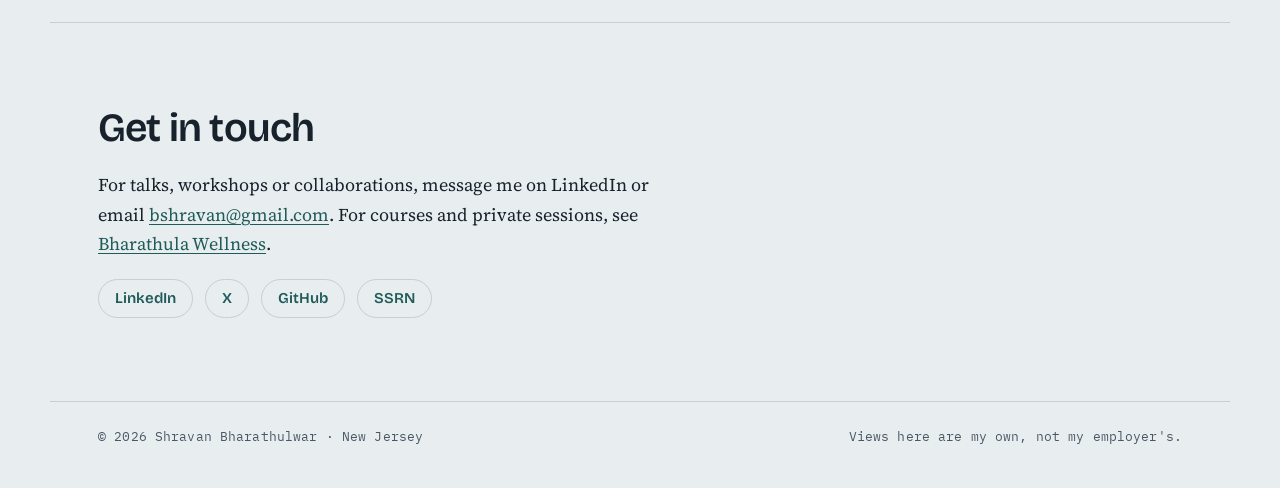
==== commit af96de8d: "Tagline to 'meditate'; describe volunteer AI tools in general terms Co-Authored-By: Claude Opus 5.5 " ====
--- a/index.html
+++ b/index.html
@@ -10,7 +10,7 @@
 
   <meta property="og:type" content="profile">
   <meta property="og:title" content="Shravan Bharathulwar · AI and data leader, meditation teacher">
-  <meta property="og:description" content="I build AI for global finance. I teach people to breathe.">
+  <meta property="og:description" content="I build AI for global finance. I teach people to meditate.">
   <meta property="og:url" content="https://bshravancmu.github.io/">
   <meta property="og:image" content="https://bshravancmu.github.io/assets/og.jpg">
   <meta property="profile:first_name" content="Shravan">
@@ -88,7 +88,7 @@
       <div class="hero-text">
         <p class="eyebrow">AI and data leader · meditation teacher</p>
         <h1>Shravan Bharathulwar</h1>
-        <p class="thesis">I build AI for global finance.<br>I teach people to breathe.</p>
+        <p class="thesis">I build AI for global finance.<br>I teach people to meditate.</p>
         <p class="lede">Two decades in financial data and risk, now leading data and AI work at BNY. Thirty years of daily SKY practice and nearly twenty years teaching Art of Living programs. I work where those meet: calmer minds building better AI, and AI carrying these practices to more people.</p>
         <div class="hero-links">
           <a class="btn" href="#speaking">Invite me to speak</a>
@@ -140,7 +140,7 @@
         </article>
         <article>
           <h3>AI for wellbeing organizations</h3>
-          <p>I build AI tools for Art of Living volunteers and teachers, with the guardrails a wellbeing organization needs: grounded facts, privacy, and a human in the loop.</p>
+          <p>I build AI tools that help volunteers and teachers share meditation, with grounded facts, privacy and a human in the loop.</p>
         </article>
         <article>
           <h3>Meditation for people who build AI</h3>
@@ -176,15 +176,9 @@
         </article>
         <article class="project wide">
           <p class="mono label">AI for wellbeing · volunteer work</p>
-          <h3>More than twenty AI tools for Art of Living</h3>
-          <p>In my own time I design and ship AI applications that help Art of Living volunteers and teachers reach more people. A few of the patterns I care about:</p>
-          <ul class="patterns">
-            <li><strong>Outreach assistants</strong> for community events and centers in several US cities, where volunteers claim businesses so no one is contacted twice, and drafts stay grounded in real event details.</li>
-            <li><strong>A privacy-first teacher directory</strong> where each certified teacher signs in by email and can edit only their own profile.</li>
-            <li><strong>Safe inbox triage</strong> that drafts replies only from a curated answer library and never drafts an automatic reply to a message that shows signs of distress.</li>
-            <li><strong>Grounded citations</strong>: a matcher that picks real published studies by keyword overlap, so a draft quotes a real finding instead of inventing a statistic.</li>
-            <li><strong>Art of Living Meditation Mentor</strong>, a custom GPT that answers questions about Art of Living programs. <a href="https://chatgpt.com/g/g-dzU0lk14Z-art-of-living-meditation-mentor">Try it</a></li>
-          </ul>
+          <h3>AI tools for a global meditation community</h3>
+          <p>In my own time I build AI applications that help volunteers and teachers share meditation with more people. They follow the guardrails a wellbeing organization needs: facts grounded in approved sources, privacy by default, and a person reviewing anything that goes out.</p>
+          <p class="links"><a href="https://chatgpt.com/g/g-dzU0lk14Z-art-of-living-meditation-mentor">Try the Art of Living Meditation Mentor GPT</a></p>
         </article>
       </div>
 
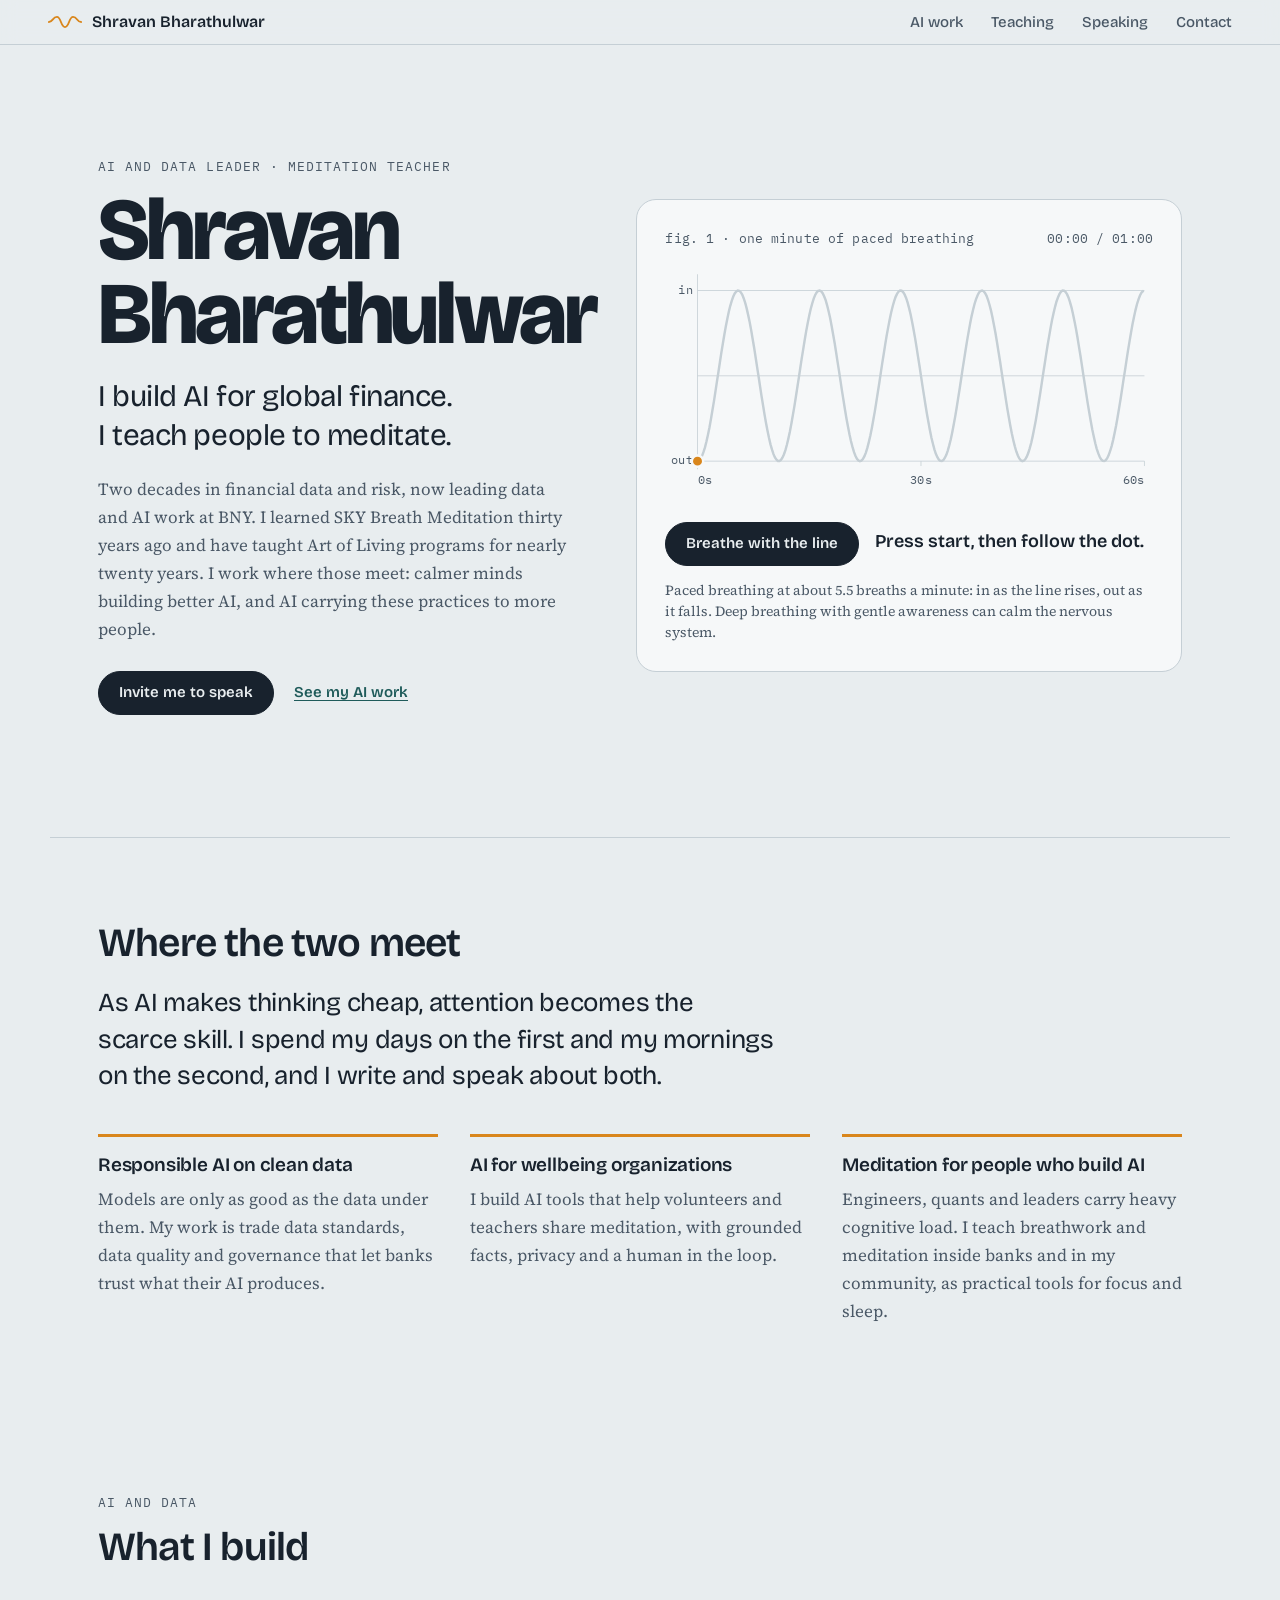
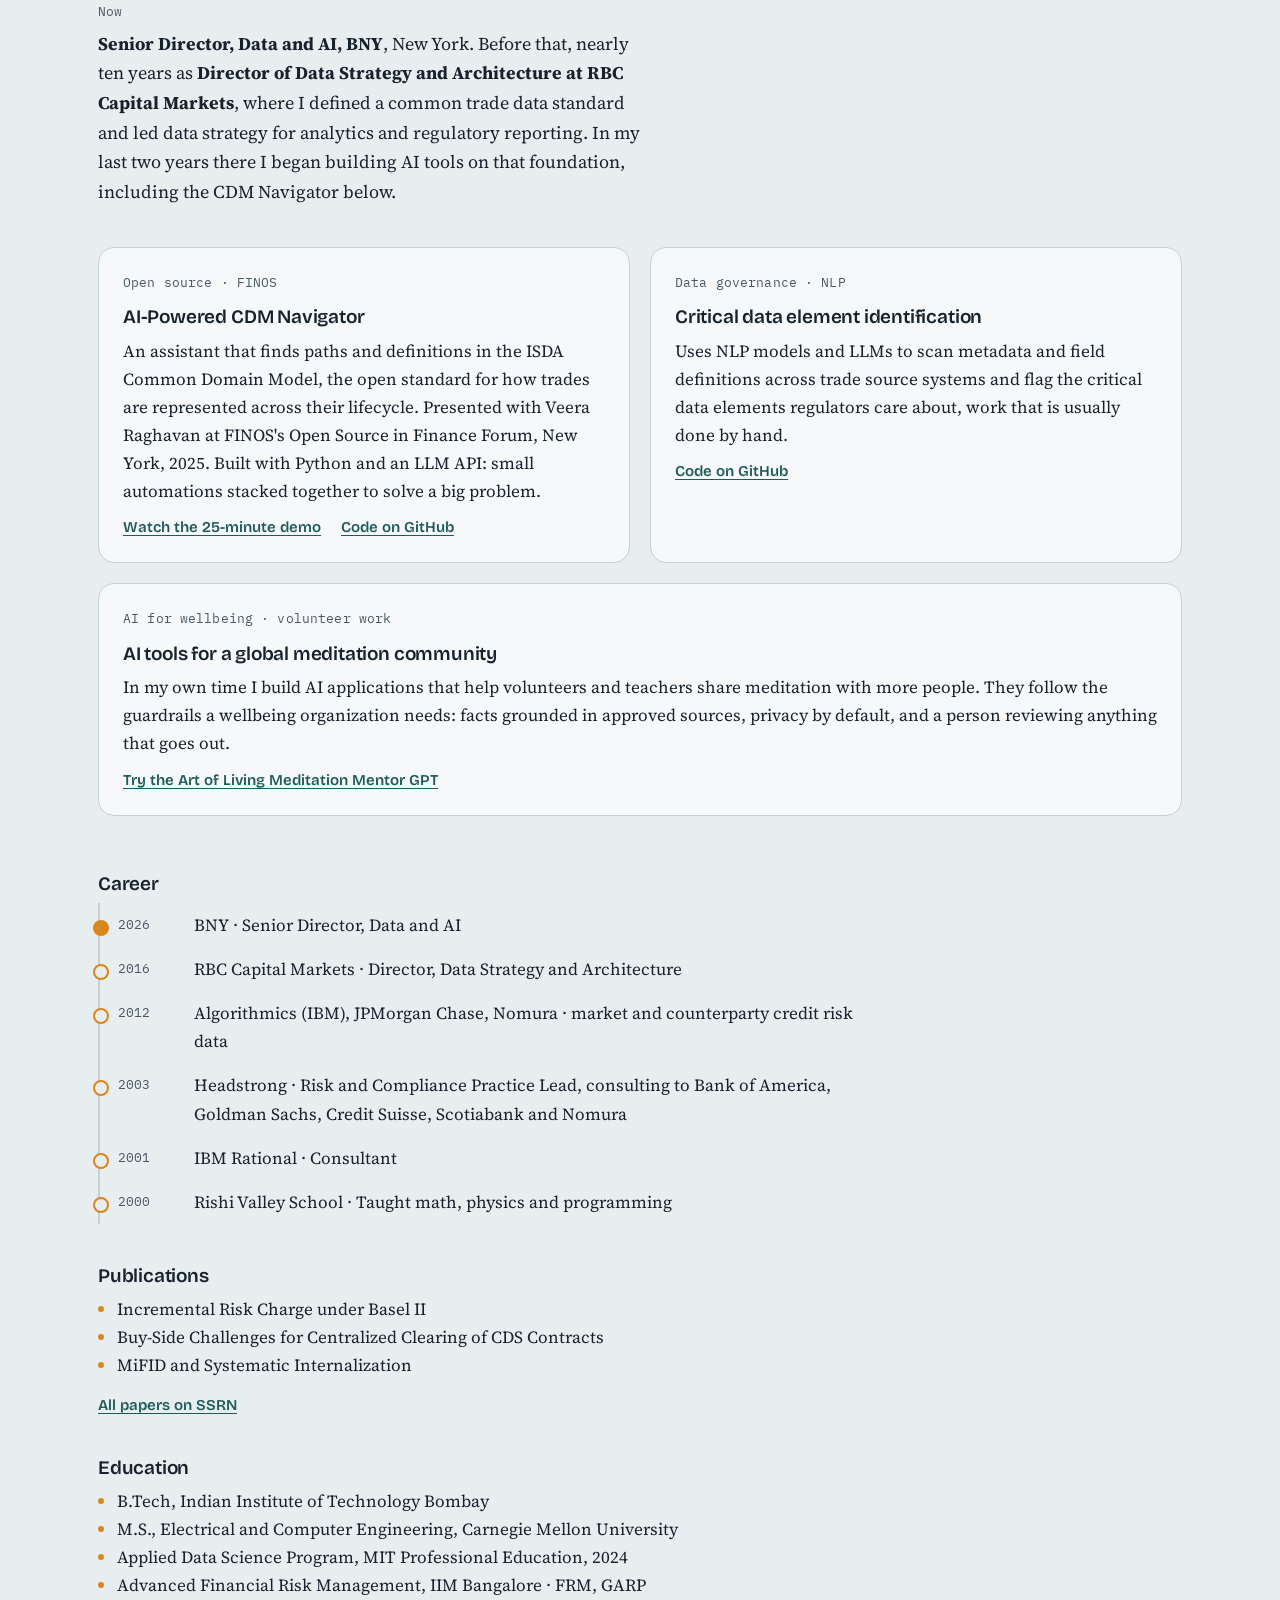
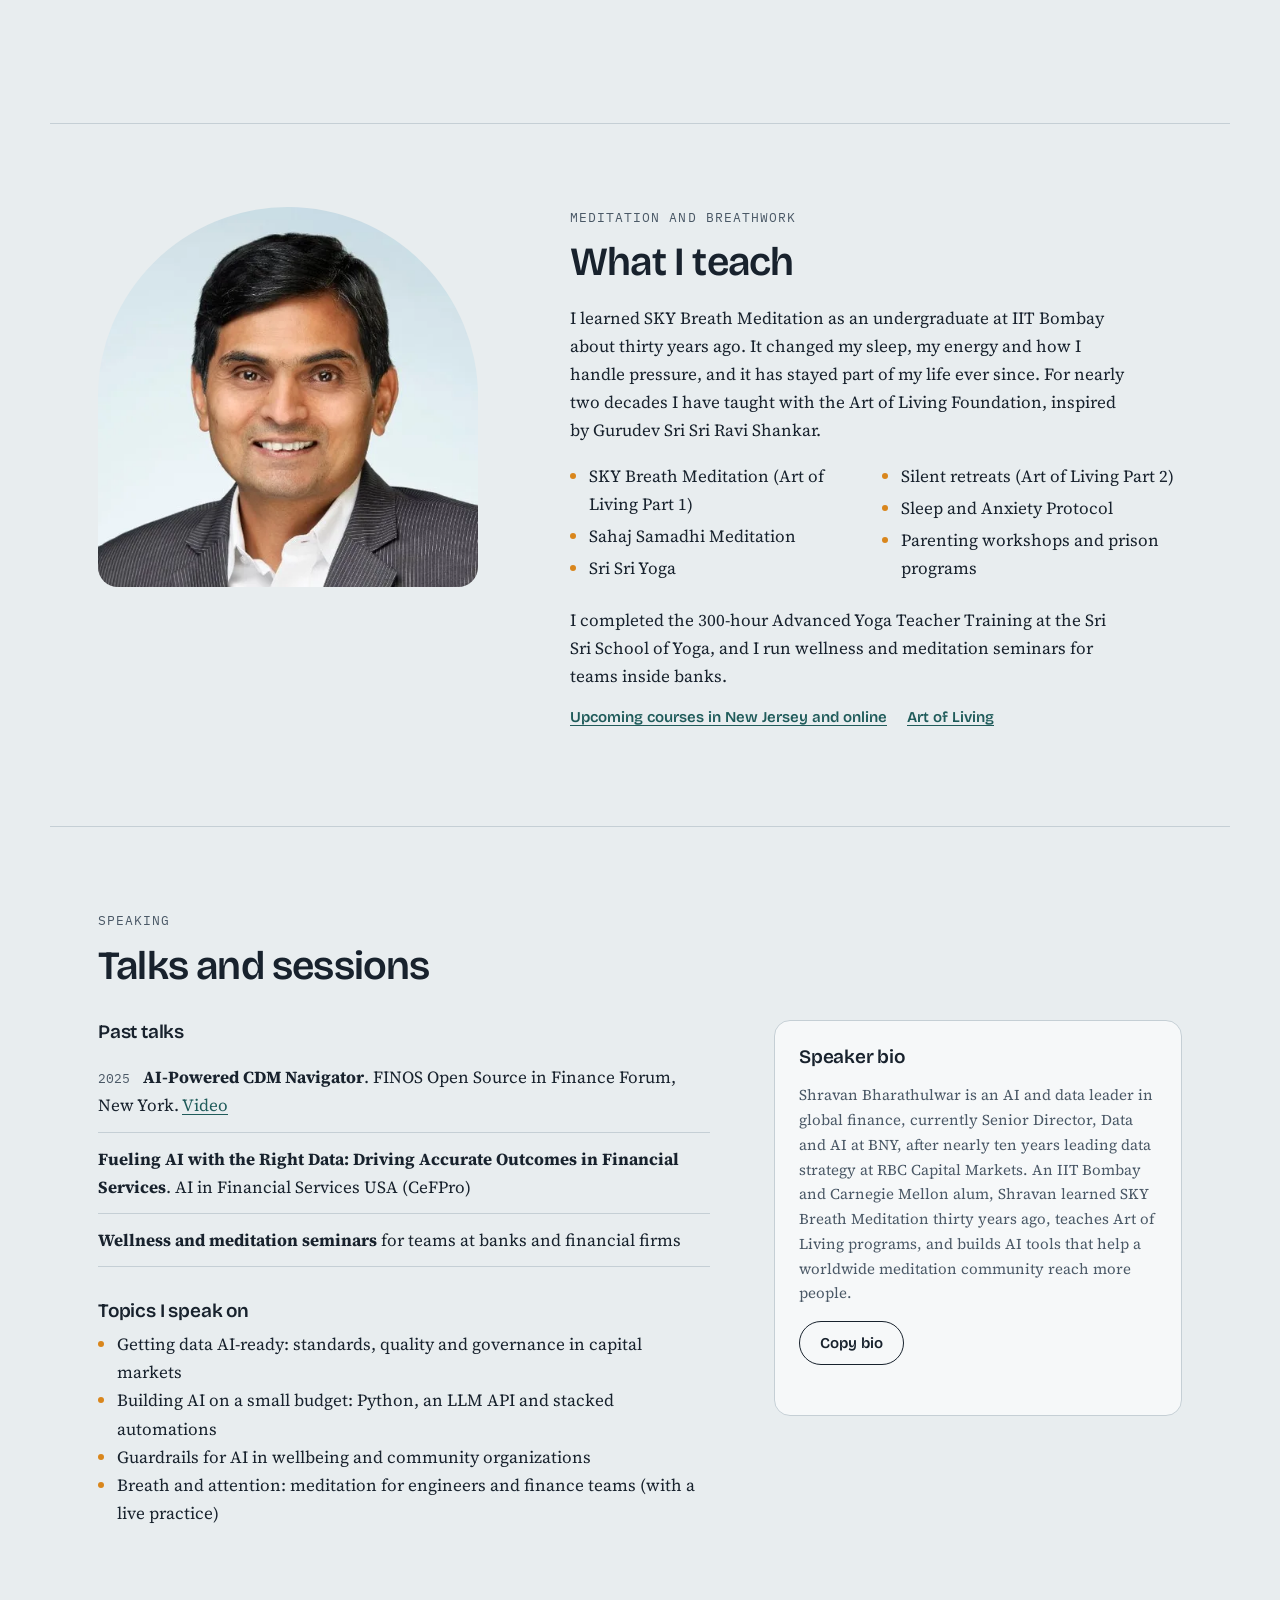
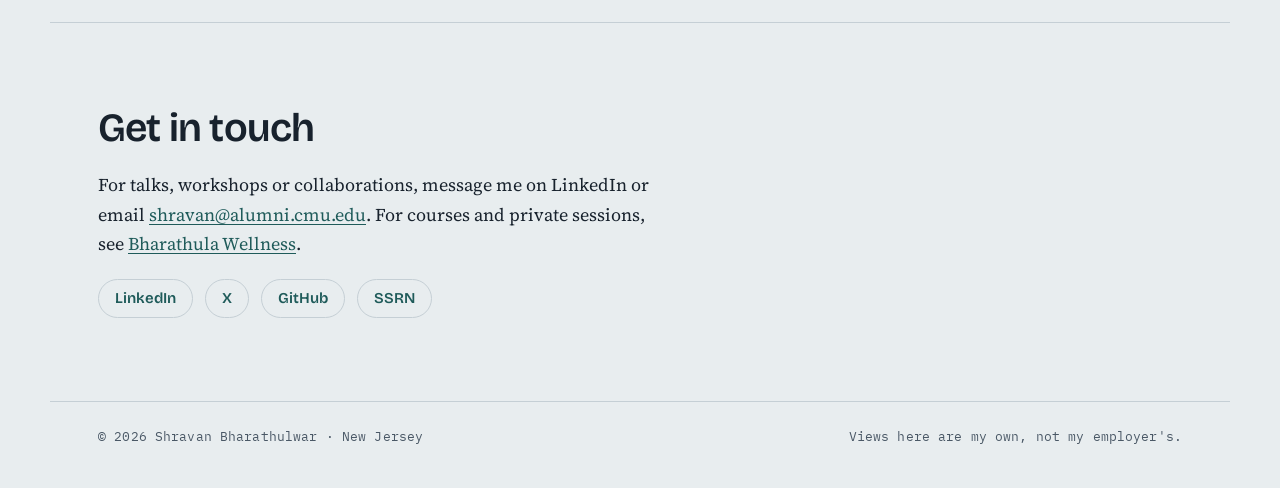
==== commit 8d229751: "Refine practice and RBC wording, simplify breath caption, use CMU alumni email Co-Authored-By: Claud" ====
--- a/index.html
+++ b/index.html
@@ -89,7 +89,7 @@
         <p class="eyebrow">AI and data leader · meditation teacher</p>
         <h1>Shravan Bharathulwar</h1>
         <p class="thesis">I build AI for global finance.<br>I teach people to meditate.</p>
-        <p class="lede">Two decades in financial data and risk, now leading data and AI work at BNY. Thirty years of daily SKY practice and nearly twenty years teaching Art of Living programs. I work where those meet: calmer minds building better AI, and AI carrying these practices to more people.</p>
+        <p class="lede">Two decades in financial data and risk, now leading data and AI work at BNY. I learned SKY Breath Meditation thirty years ago and have taught Art of Living programs for nearly twenty years. I work where those meet: calmer minds building better AI, and AI carrying these practices to more people.</p>
         <div class="hero-links">
           <a class="btn" href="#speaking">Invite me to speak</a>
           <a class="text-link" href="#ai">See my AI work</a>
@@ -125,7 +125,7 @@
           <button class="btn breath-btn" type="button" aria-pressed="false">Breathe with the line</button>
           <p class="breath-cue" aria-live="polite">Press start, then follow the dot.</p>
         </div>
-        <figcaption id="breath-cap">Paced breathing at about 5.5 breaths a minute: in as the line rises, out as it falls. This is a simple relaxation exercise, not SKY. SKY Breath Meditation is taught in person in the Art of Living Part 1 course.</figcaption>
+        <figcaption id="breath-cap">Paced breathing at about 5.5 breaths a minute: in as the line rises, out as it falls. Deep breathing with gentle awareness can calm the nervous system.</figcaption>
       </figure>
     </section>
 
@@ -158,7 +158,7 @@
 
       <div class="now">
         <p class="mono label">Now</p>
-        <p><strong>Senior Director, Data and AI, BNY</strong>, New York. Before that, nearly ten years as <strong>Director of Data Strategy and Architecture at RBC Capital Markets</strong>, where I defined a common trade data standard and built AI and machine-learning tools to make data management faster and more reliable for analytics, regulatory reporting and models.</p>
+        <p><strong>Senior Director, Data and AI, BNY</strong>, New York. Before that, nearly ten years as <strong>Director of Data Strategy and Architecture at RBC Capital Markets</strong>, where I defined a common trade data standard and led data strategy for analytics and regulatory reporting. In my last two years there I began building AI tools on that foundation, including the CDM Navigator below.</p>
       </div>
 
       <div class="projects">
@@ -225,7 +225,7 @@
         <div>
           <p class="eyebrow">Meditation and breathwork</p>
           <h2 id="teach-h">What I teach</h2>
-          <p>I learned SKY Breath Meditation as an undergraduate at IIT Bombay about thirty years ago. It changed my sleep, my energy and how I handle pressure, and I have practiced every day since. For nearly two decades I have taught with the Art of Living Foundation, inspired by Gurudev Sri Sri Ravi Shankar.</p>
+          <p>I learned SKY Breath Meditation as an undergraduate at IIT Bombay about thirty years ago. It changed my sleep, my energy and how I handle pressure, and it has stayed part of my life ever since. For nearly two decades I have taught with the Art of Living Foundation, inspired by Gurudev Sri Sri Ravi Shankar.</p>
           <ul class="programs">
             <li>SKY Breath Meditation (Art of Living Part 1)</li>
             <li>Sahaj Samadhi Meditation</li>
@@ -264,7 +264,7 @@
         </div>
         <div class="bio-card">
           <h3>Speaker bio</h3>
-          <p class="bio-text" id="bio-short">Shravan Bharathulwar is an AI and data leader in global finance, currently Senior Director, Data and AI at BNY, after nearly ten years leading data strategy at RBC Capital Markets. An IIT Bombay and Carnegie Mellon alum, Shravan has practiced SKY Breath Meditation for thirty years, teaches Art of Living programs, and builds AI tools that help a worldwide meditation community reach more people.</p>
+          <p class="bio-text" id="bio-short">Shravan Bharathulwar is an AI and data leader in global finance, currently Senior Director, Data and AI at BNY, after nearly ten years leading data strategy at RBC Capital Markets. An IIT Bombay and Carnegie Mellon alum, Shravan learned SKY Breath Meditation thirty years ago, teaches Art of Living programs, and builds AI tools that help a worldwide meditation community reach more people.</p>
           <button class="btn ghost copy-btn" type="button" data-copy="bio-short">Copy bio</button>
           <p class="copy-status mono" aria-live="polite"></p>
         </div>
@@ -274,7 +274,7 @@
     <!-- Contact -->
     <section class="contact" id="contact" aria-labelledby="contact-h">
       <h2 id="contact-h">Get in touch</h2>
-      <p>For talks, workshops or collaborations, message me on LinkedIn or email <a href="mailto:bshravan@gmail.com">bshravan@gmail.com</a>. For courses and private sessions, see <a href="https://bharathula.org/">Bharathula Wellness</a>.</p>
+      <p>For talks, workshops or collaborations, message me on LinkedIn or email <a href="mailto:shravan@alumni.cmu.edu">shravan@alumni.cmu.edu</a>. For courses and private sessions, see <a href="https://bharathula.org/">Bharathula Wellness</a>.</p>
       <ul class="elsewhere">
         <li><a href="https://www.linkedin.com/in/bshravan/">LinkedIn</a></li>
         <li><a href="https://x.com/BShravan">X</a></li>
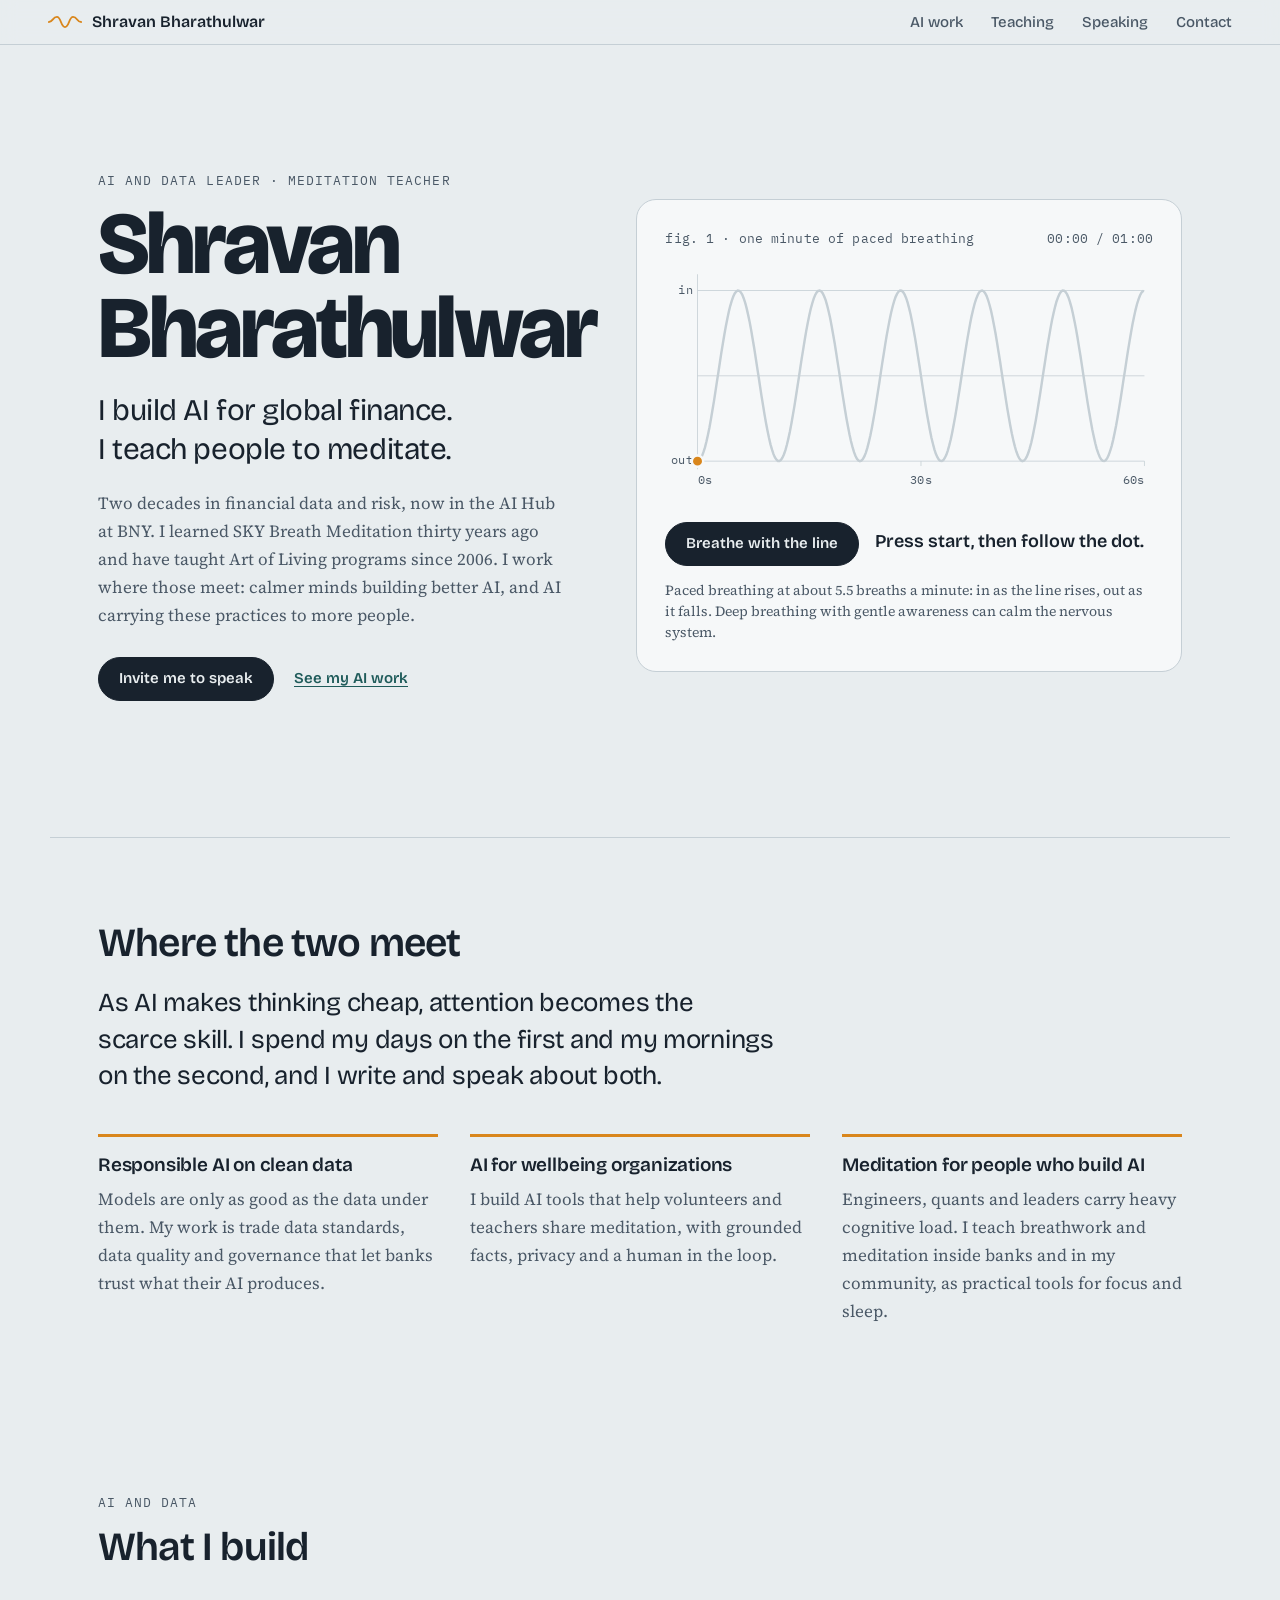
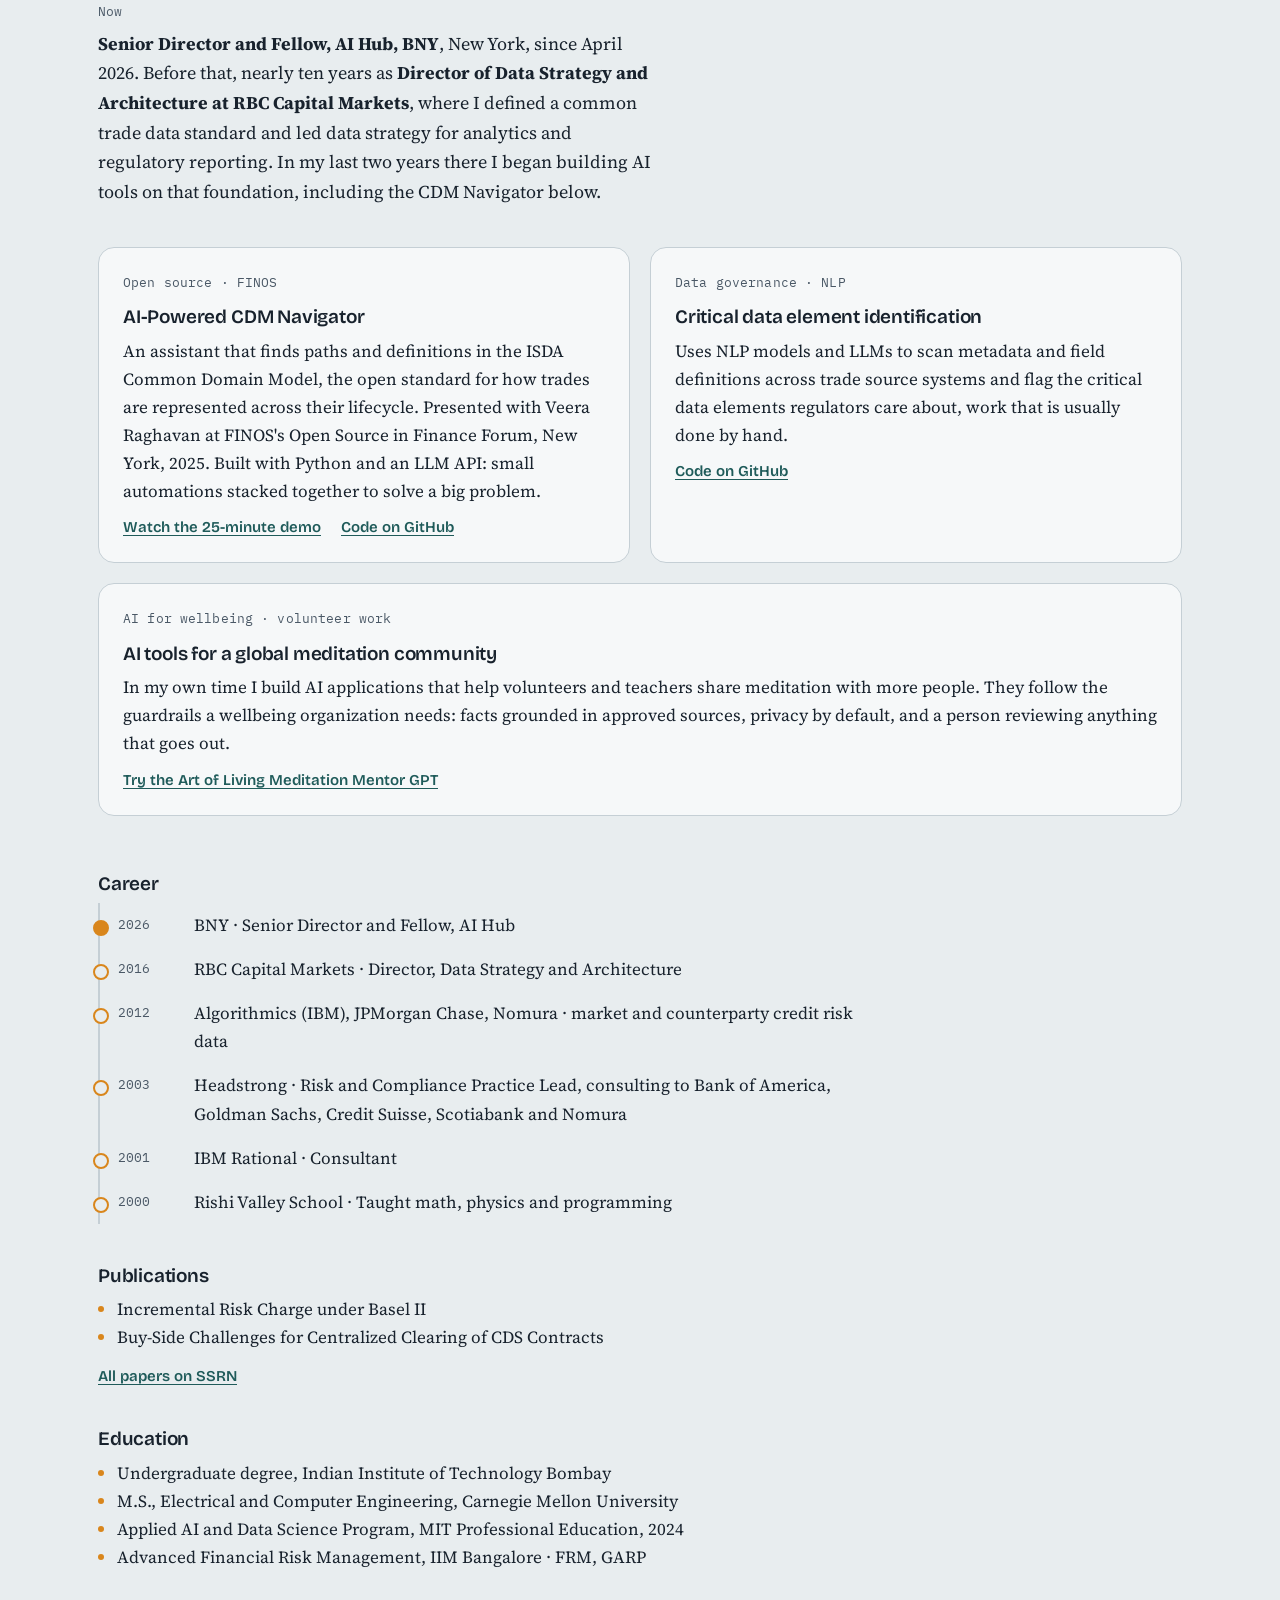
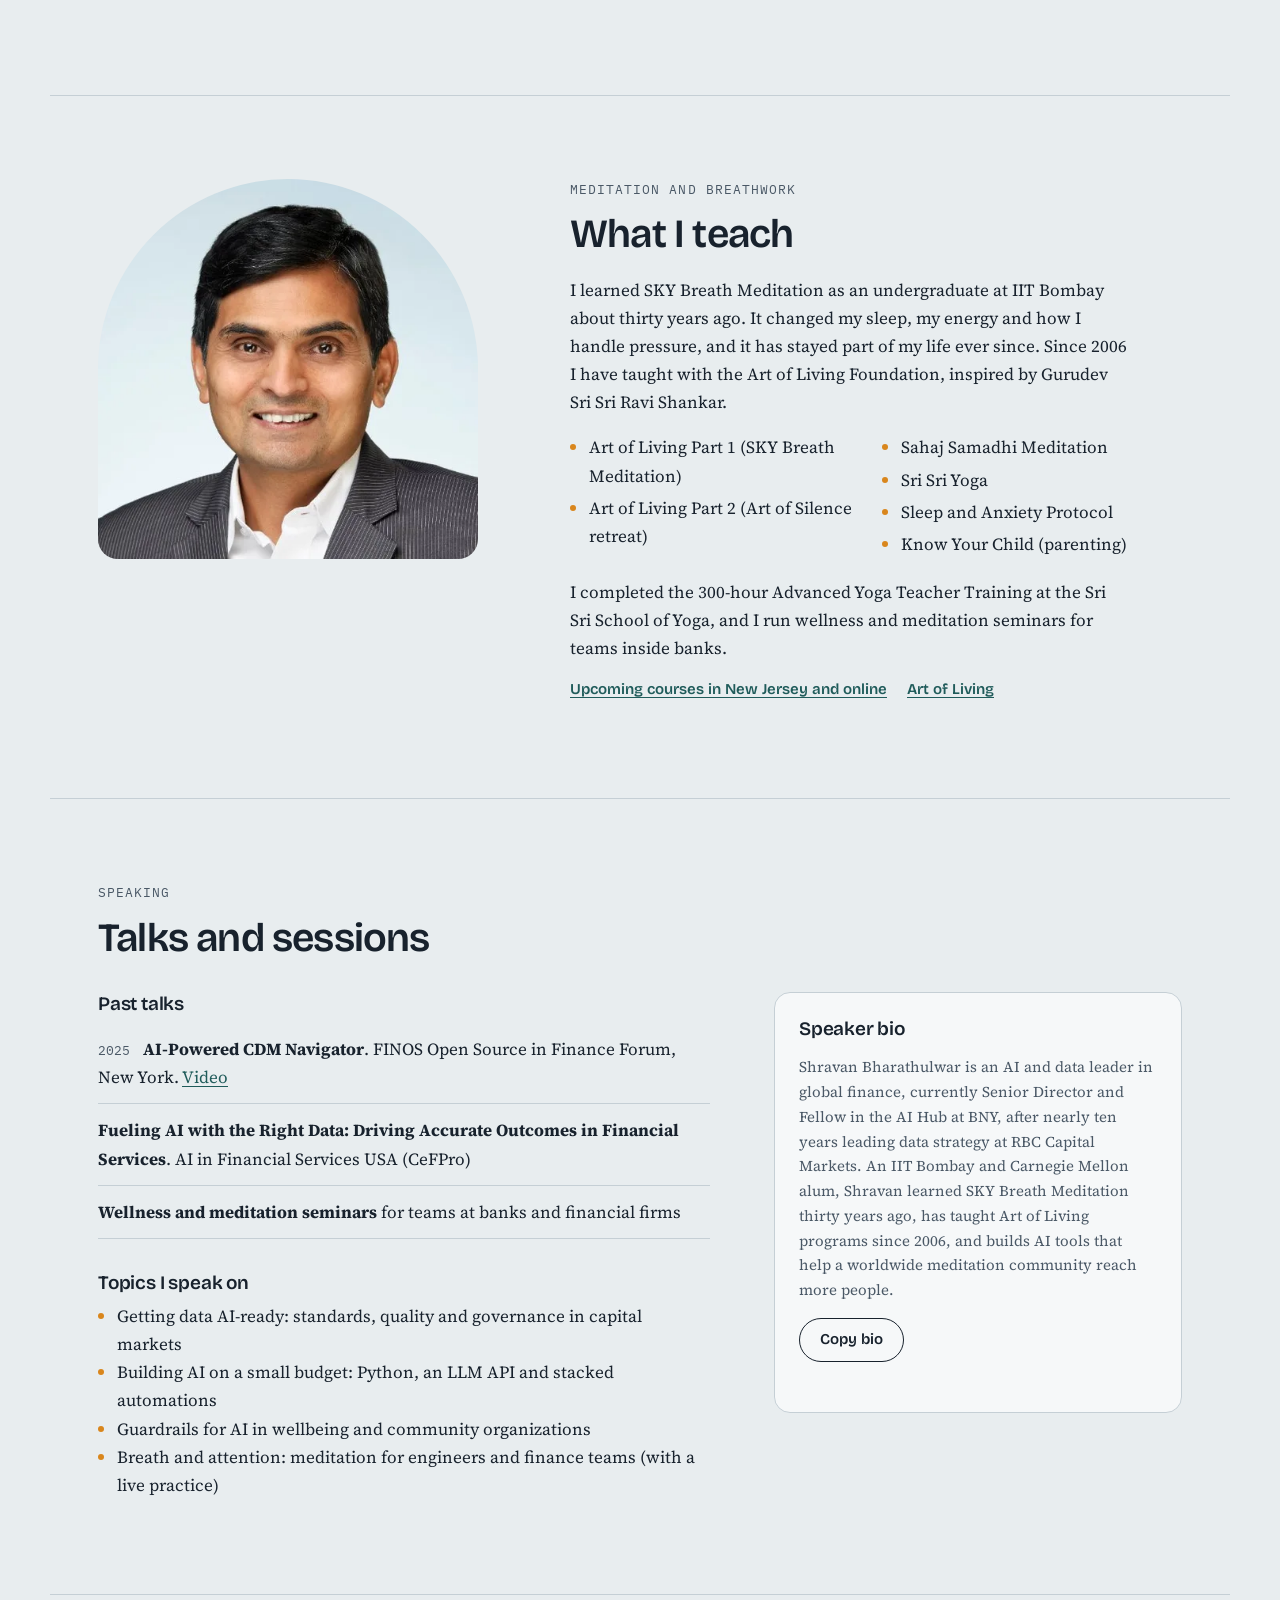
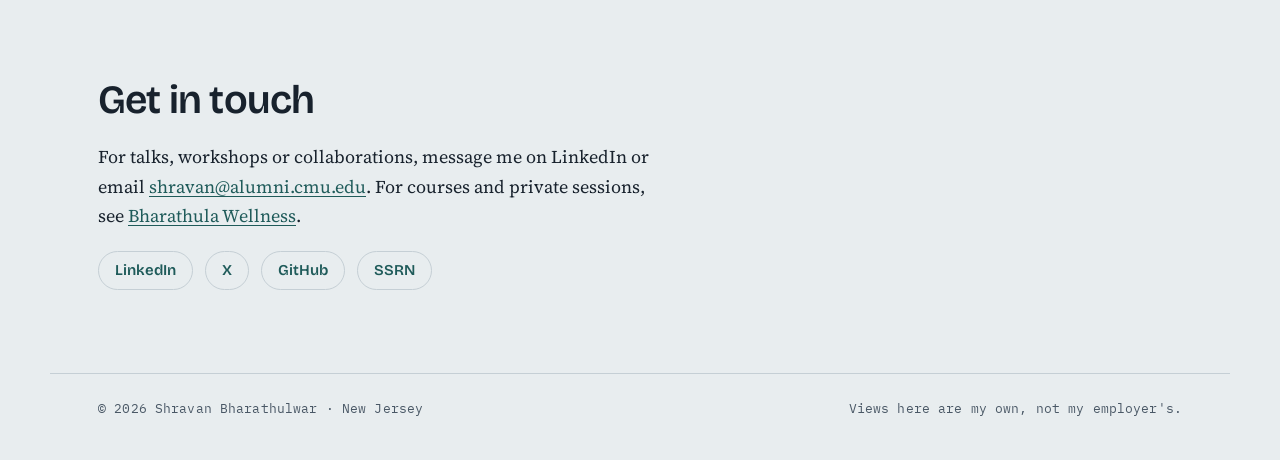
==== commit 9d35ed93: "Align facts with LinkedIn and Art of Living teacher profile BNY title and start date, teaching since" ====
--- a/index.html
+++ b/index.html
@@ -38,14 +38,14 @@
       "url": "https://bshravancmu.github.io/",
       "image": "https://bshravancmu.github.io/assets/shravan-480.jpg",
       "description": "AI and data leader in global finance and Art of Living meditation teacher who builds AI tools for wellbeing.",
-      "jobTitle": "Senior Director, Data and AI",
+      "jobTitle": "Senior Director and Fellow, AI Hub",
       "worksFor": { "@type": "Organization", "name": "BNY", "url": "https://www.bny.com/" },
       "alumniOf": [
         { "@type": "CollegeOrUniversity", "name": "Indian Institute of Technology Bombay" },
         { "@type": "CollegeOrUniversity", "name": "Carnegie Mellon University" }
       ],
       "hasCredential": [
-        { "@type": "EducationalOccupationalCredential", "name": "Applied Data Science Program: Leveraging AI for Effective Decision-Making", "recognizedBy": { "@type": "Organization", "name": "MIT Professional Education" } },
+        { "@type": "EducationalOccupationalCredential", "name": "Applied AI and Data Science Program: Leveraging AI for Effective Decision-Making", "recognizedBy": { "@type": "Organization", "name": "MIT Professional Education" } },
         { "@type": "EducationalOccupationalCredential", "name": "Financial Risk Manager (FRM)", "recognizedBy": { "@type": "Organization", "name": "Global Association of Risk Professionals" } },
         { "@type": "EducationalOccupationalCredential", "name": "300-hour Advanced Yoga Teacher Training", "recognizedBy": { "@type": "Organization", "name": "Sri Sri School of Yoga" } }
       ],
@@ -89,7 +89,7 @@
         <p class="eyebrow">AI and data leader · meditation teacher</p>
         <h1>Shravan Bharathulwar</h1>
         <p class="thesis">I build AI for global finance.<br>I teach people to meditate.</p>
-        <p class="lede">Two decades in financial data and risk, now leading data and AI work at BNY. I learned SKY Breath Meditation thirty years ago and have taught Art of Living programs for nearly twenty years. I work where those meet: calmer minds building better AI, and AI carrying these practices to more people.</p>
+        <p class="lede">Two decades in financial data and risk, now in the AI Hub at BNY. I learned SKY Breath Meditation thirty years ago and have taught Art of Living programs since 2006. I work where those meet: calmer minds building better AI, and AI carrying these practices to more people.</p>
         <div class="hero-links">
           <a class="btn" href="#speaking">Invite me to speak</a>
           <a class="text-link" href="#ai">See my AI work</a>
@@ -158,7 +158,7 @@
 
       <div class="now">
         <p class="mono label">Now</p>
-        <p><strong>Senior Director, Data and AI, BNY</strong>, New York. Before that, nearly ten years as <strong>Director of Data Strategy and Architecture at RBC Capital Markets</strong>, where I defined a common trade data standard and led data strategy for analytics and regulatory reporting. In my last two years there I began building AI tools on that foundation, including the CDM Navigator below.</p>
+        <p><strong>Senior Director and Fellow, AI Hub, BNY</strong>, New York, since April 2026. Before that, nearly ten years as <strong>Director of Data Strategy and Architecture at RBC Capital Markets</strong>, where I defined a common trade data standard and led data strategy for analytics and regulatory reporting. In my last two years there I began building AI tools on that foundation, including the CDM Navigator below.</p>
       </div>
 
       <div class="projects">
@@ -185,7 +185,7 @@
       <div class="career">
         <h3>Career</h3>
         <ol class="timeline">
-          <li><span class="yr mono">2026</span><span>BNY · Senior Director, Data and AI</span></li>
+          <li><span class="yr mono">2026</span><span>BNY · Senior Director and Fellow, AI Hub</span></li>
           <li><span class="yr mono">2016</span><span>RBC Capital Markets · Director, Data Strategy and Architecture</span></li>
           <li><span class="yr mono">2012</span><span>Algorithmics (IBM), JPMorgan Chase, Nomura · market and counterparty credit risk data</span></li>
           <li><span class="yr mono">2003</span><span>Headstrong · Risk and Compliance Practice Lead, consulting to Bank of America, Goldman Sachs, Credit Suisse, Scotiabank and Nomura</span></li>
@@ -199,7 +199,6 @@
         <ul>
           <li>Incremental Risk Charge under Basel II</li>
           <li>Buy-Side Challenges for Centralized Clearing of CDS Contracts</li>
-          <li>MiFID and Systematic Internalization</li>
         </ul>
         <p class="links"><a href="https://papers.ssrn.com/sol3/cf_dev/AbsByAuth.cfm?per_id=690832">All papers on SSRN</a></p>
       </div>
@@ -207,9 +206,9 @@
       <div class="edu">
         <h3>Education</h3>
         <ul>
-          <li>B.Tech, Indian Institute of Technology Bombay</li>
+          <li>Undergraduate degree, Indian Institute of Technology Bombay</li>
           <li>M.S., Electrical and Computer Engineering, Carnegie Mellon University</li>
-          <li>Applied Data Science Program, MIT Professional Education, 2024</li>
+          <li>Applied AI and Data Science Program, MIT Professional Education, 2024</li>
           <li>Advanced Financial Risk Management, IIM Bangalore · FRM, GARP</li>
         </ul>
       </div>
@@ -225,14 +224,14 @@
         <div>
           <p class="eyebrow">Meditation and breathwork</p>
           <h2 id="teach-h">What I teach</h2>
-          <p>I learned SKY Breath Meditation as an undergraduate at IIT Bombay about thirty years ago. It changed my sleep, my energy and how I handle pressure, and it has stayed part of my life ever since. For nearly two decades I have taught with the Art of Living Foundation, inspired by Gurudev Sri Sri Ravi Shankar.</p>
+          <p>I learned SKY Breath Meditation as an undergraduate at IIT Bombay about thirty years ago. It changed my sleep, my energy and how I handle pressure, and it has stayed part of my life ever since. Since 2006 I have taught with the Art of Living Foundation, inspired by Gurudev Sri Sri Ravi Shankar.</p>
           <ul class="programs">
-            <li>SKY Breath Meditation (Art of Living Part 1)</li>
+            <li>Art of Living Part 1 (SKY Breath Meditation)</li>
+            <li>Art of Living Part 2 (Art of Silence retreat)</li>
             <li>Sahaj Samadhi Meditation</li>
             <li>Sri Sri Yoga</li>
-            <li>Silent retreats (Art of Living Part 2)</li>
             <li>Sleep and Anxiety Protocol</li>
-            <li>Parenting workshops and prison programs</li>
+            <li>Know Your Child (parenting)</li>
           </ul>
           <p>I completed the 300-hour Advanced Yoga Teacher Training at the Sri Sri School of Yoga, and I run wellness and meditation seminars for teams inside banks.</p>
           <p class="links"><a href="https://bharathula.org/breath-meditation">Upcoming courses in New Jersey and online</a> <a href="https://www.artofliving.org/us-en">Art of Living</a></p>
@@ -264,7 +263,7 @@
         </div>
         <div class="bio-card">
           <h3>Speaker bio</h3>
-          <p class="bio-text" id="bio-short">Shravan Bharathulwar is an AI and data leader in global finance, currently Senior Director, Data and AI at BNY, after nearly ten years leading data strategy at RBC Capital Markets. An IIT Bombay and Carnegie Mellon alum, Shravan learned SKY Breath Meditation thirty years ago, teaches Art of Living programs, and builds AI tools that help a worldwide meditation community reach more people.</p>
+          <p class="bio-text" id="bio-short">Shravan Bharathulwar is an AI and data leader in global finance, currently Senior Director and Fellow in the AI Hub at BNY, after nearly ten years leading data strategy at RBC Capital Markets. An IIT Bombay and Carnegie Mellon alum, Shravan learned SKY Breath Meditation thirty years ago, has taught Art of Living programs since 2006, and builds AI tools that help a worldwide meditation community reach more people.</p>
           <button class="btn ghost copy-btn" type="button" data-copy="bio-short">Copy bio</button>
           <p class="copy-status mono" aria-live="polite"></p>
         </div>
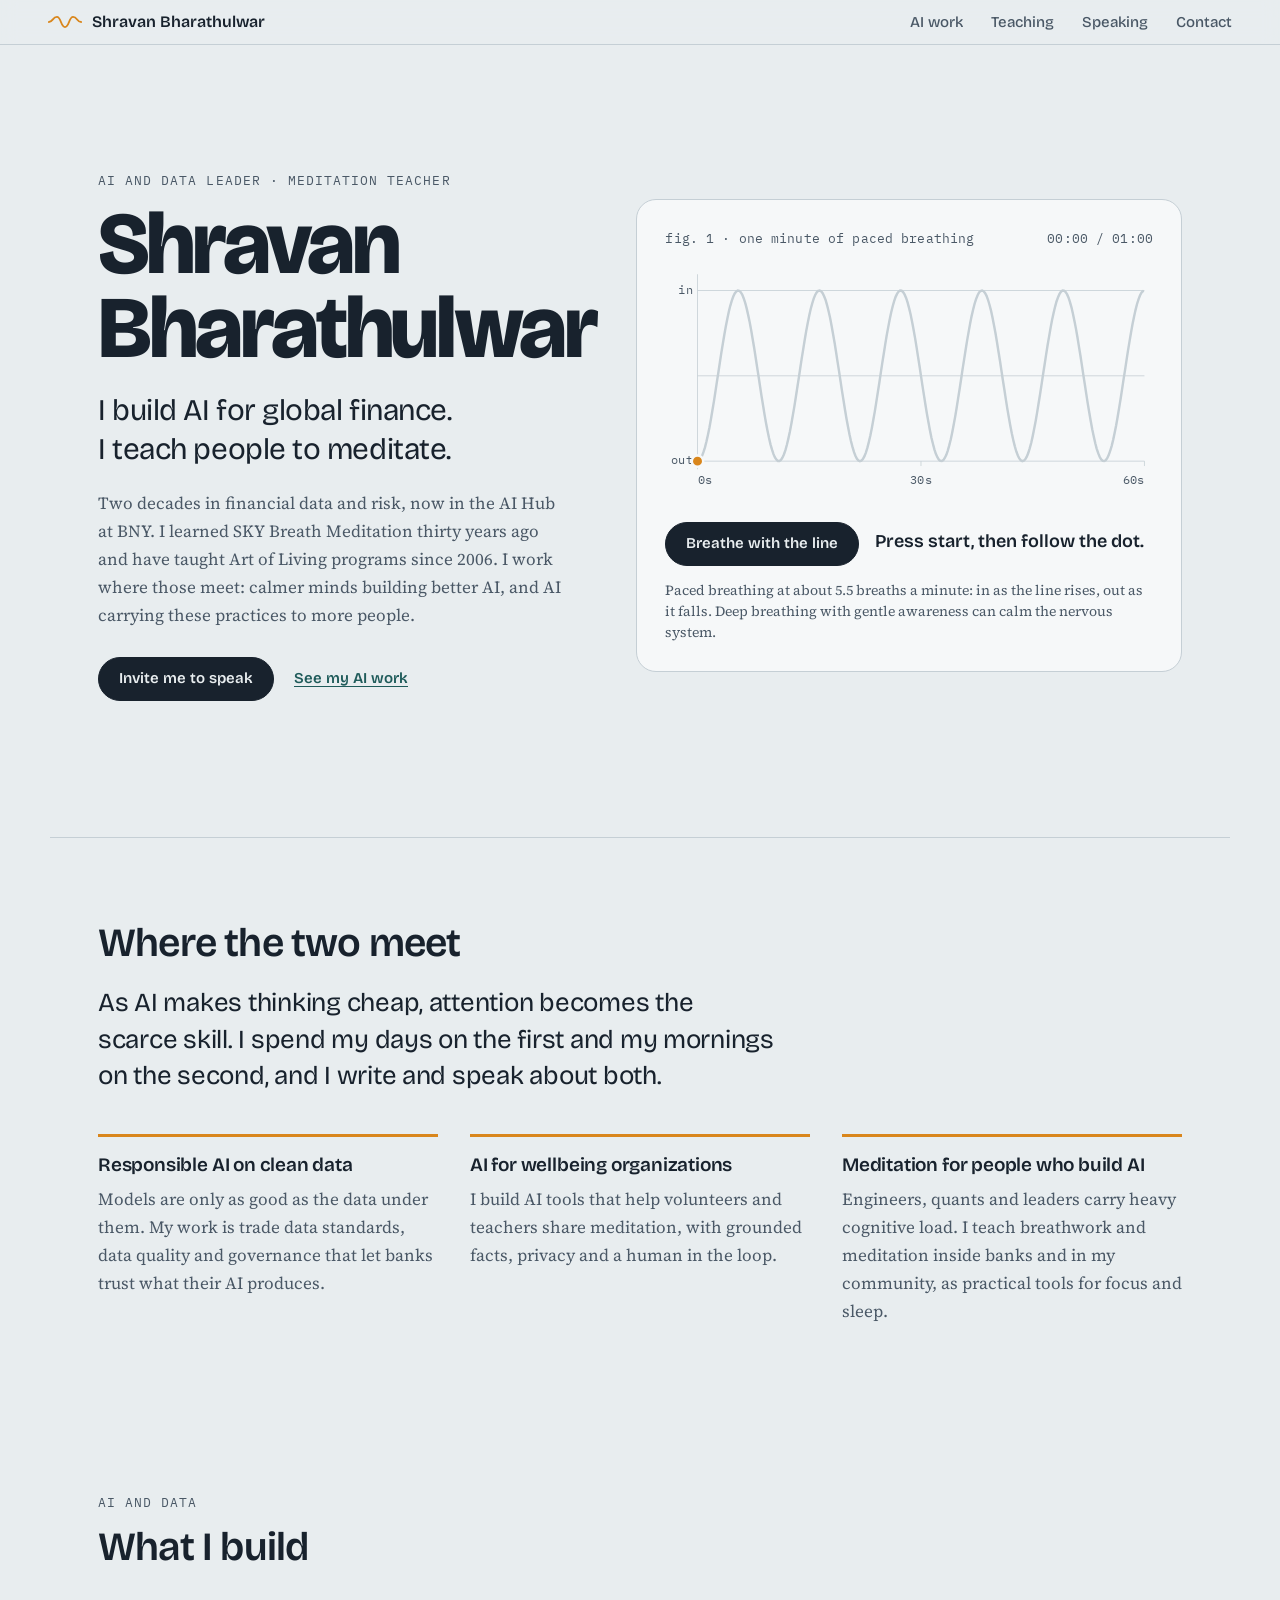
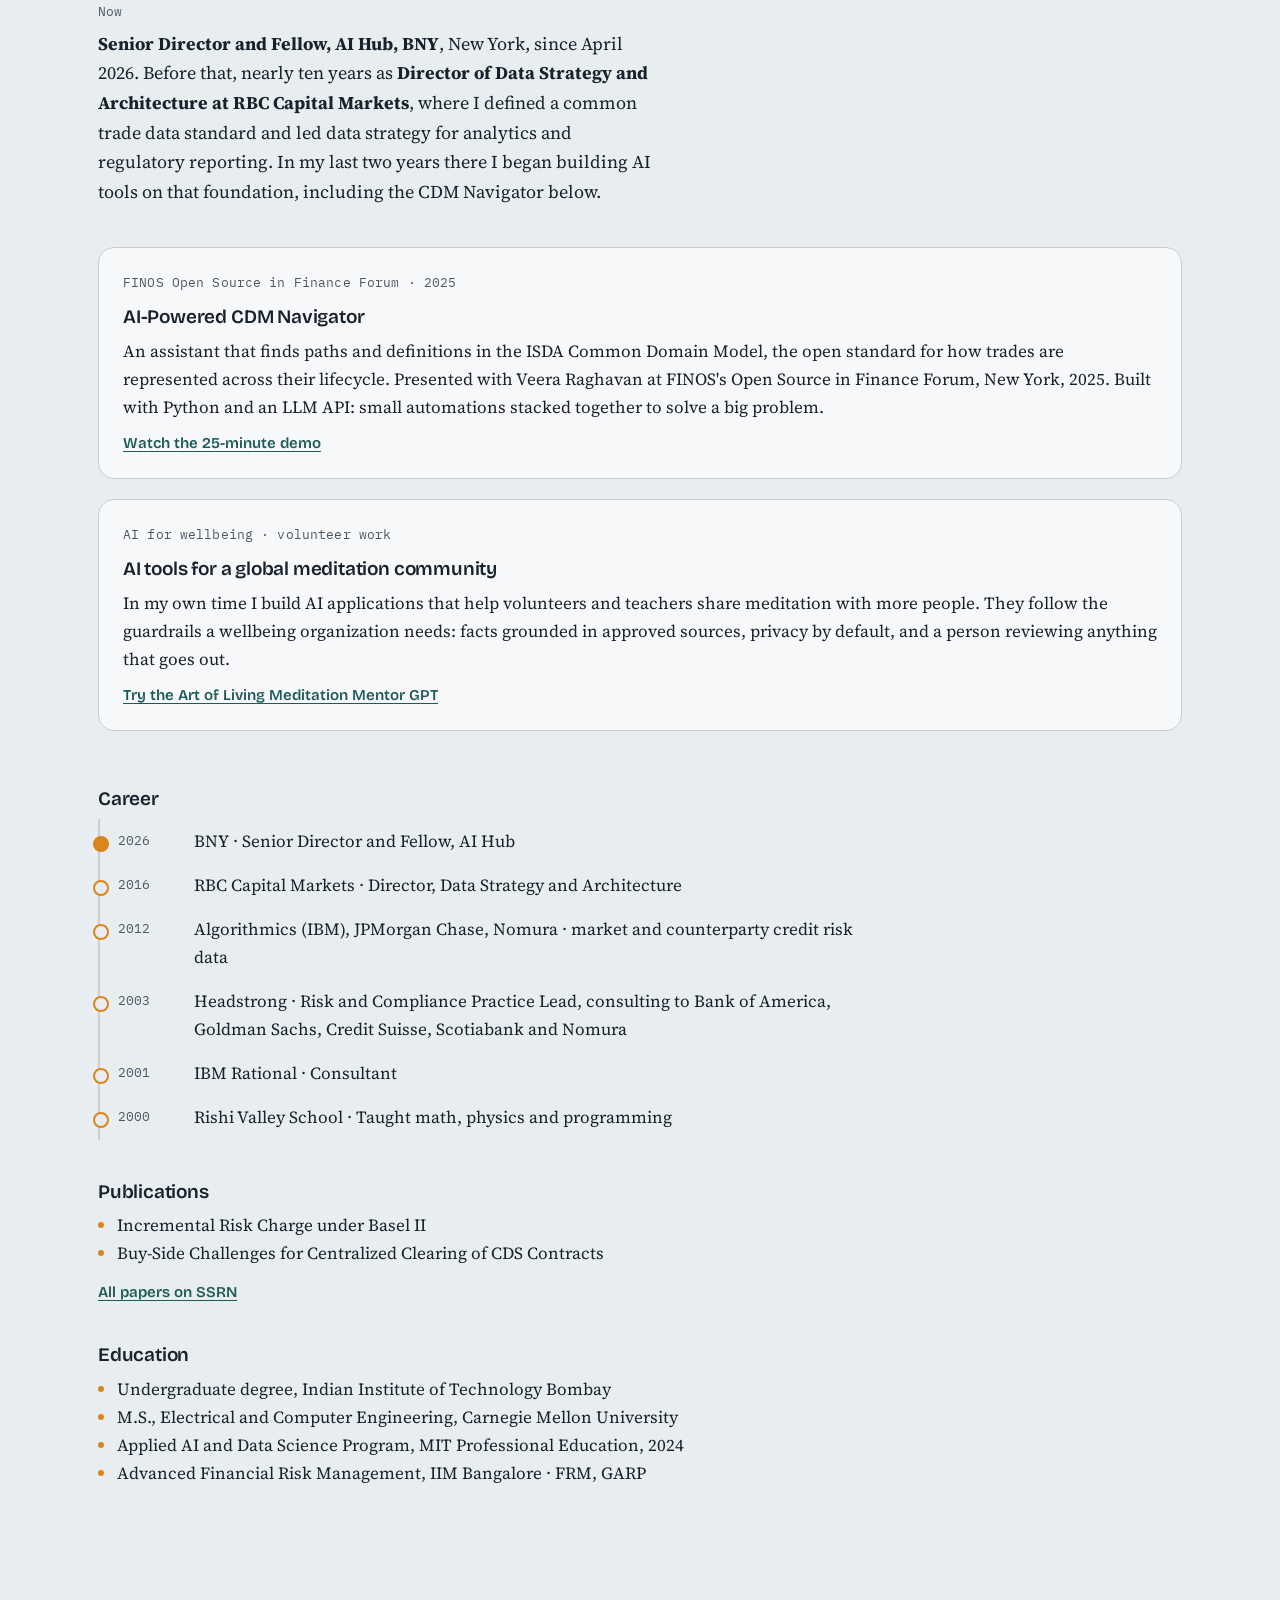
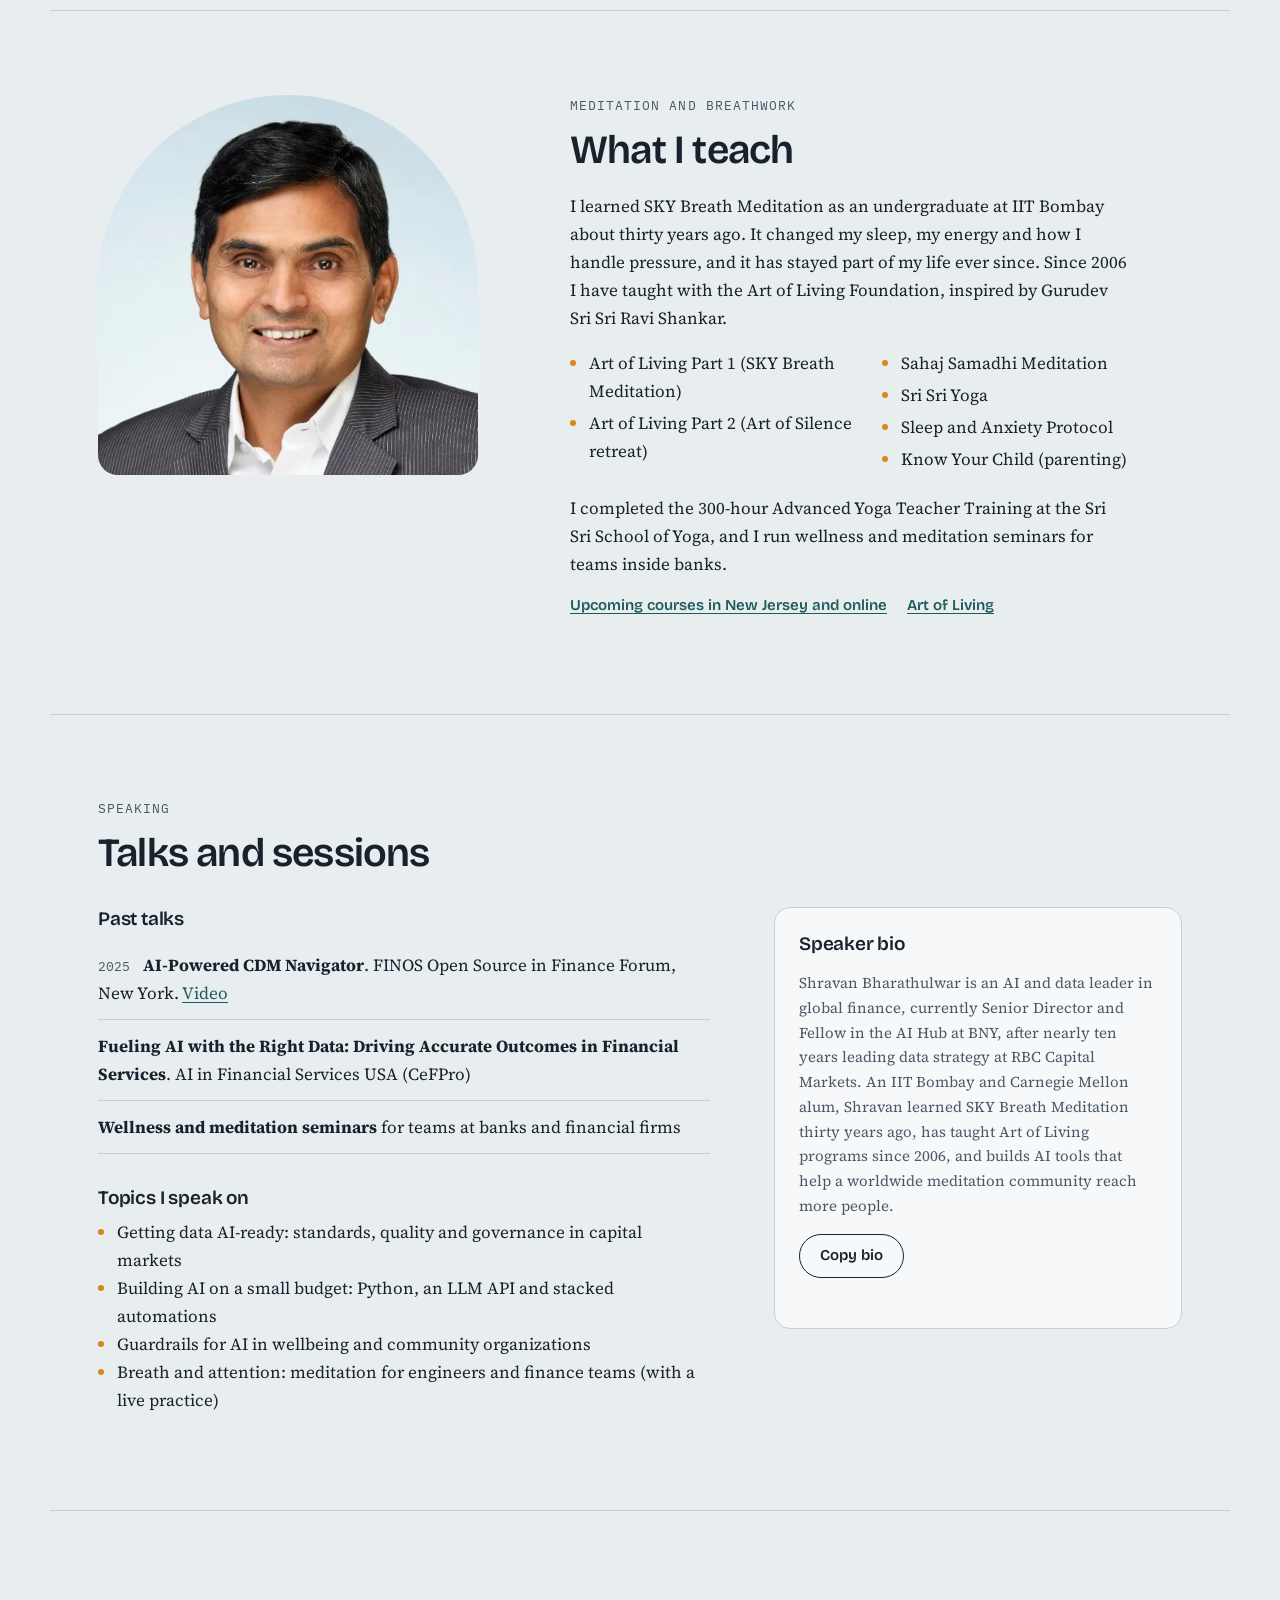
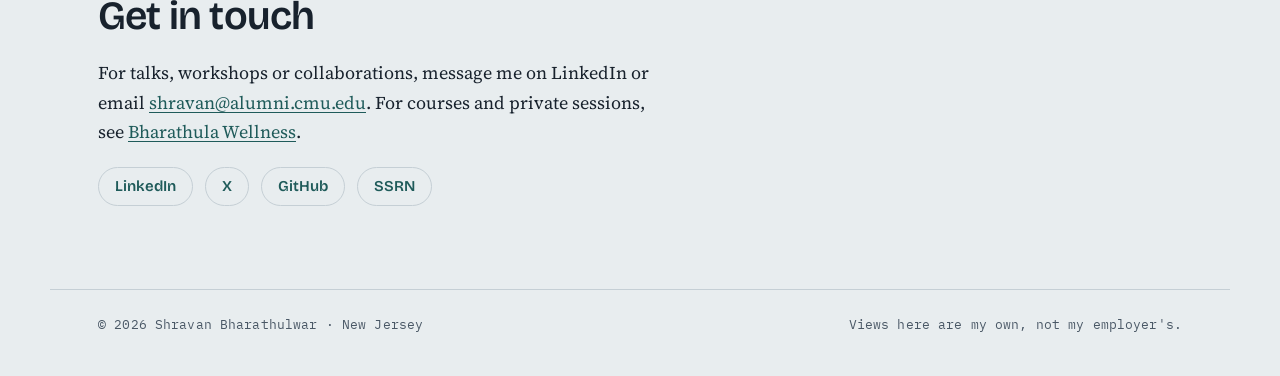
==== commit acdd0b25: "Remove links to unfinished repos Co-Authored-By: Claude Opus 5.5 <noreply@anthropic.com>" ====
--- a/index.html
+++ b/index.html
@@ -162,17 +162,11 @@
       </div>
 
       <div class="projects">
-        <article class="project">
-          <p class="mono label">Open source · FINOS</p>
+        <article class="project wide">
+          <p class="mono label">FINOS Open Source in Finance Forum · 2025</p>
           <h3>AI-Powered CDM Navigator</h3>
           <p>An assistant that finds paths and definitions in the ISDA Common Domain Model, the open standard for how trades are represented across their lifecycle. Presented with Veera Raghavan at FINOS's Open Source in Finance Forum, New York, 2025. Built with Python and an LLM API: small automations stacked together to solve a big problem.</p>
-          <p class="links"><a href="https://www.youtube.com/watch?v=O85jKA17JT4">Watch the 25-minute demo</a> <a href="https://github.com/bshravancmu/cdm-navigator">Code on GitHub</a></p>
-        </article>
-        <article class="project">
-          <p class="mono label">Data governance · NLP</p>
-          <h3>Critical data element identification</h3>
-          <p>Uses NLP models and LLMs to scan metadata and field definitions across trade source systems and flag the critical data elements regulators care about, work that is usually done by hand.</p>
-          <p class="links"><a href="https://github.com/bshravancmu/cde-identification">Code on GitHub</a></p>
+          <p class="links"><a href="https://www.youtube.com/watch?v=O85jKA17JT4">Watch the 25-minute demo</a></p>
         </article>
         <article class="project wide">
           <p class="mono label">AI for wellbeing · volunteer work</p>
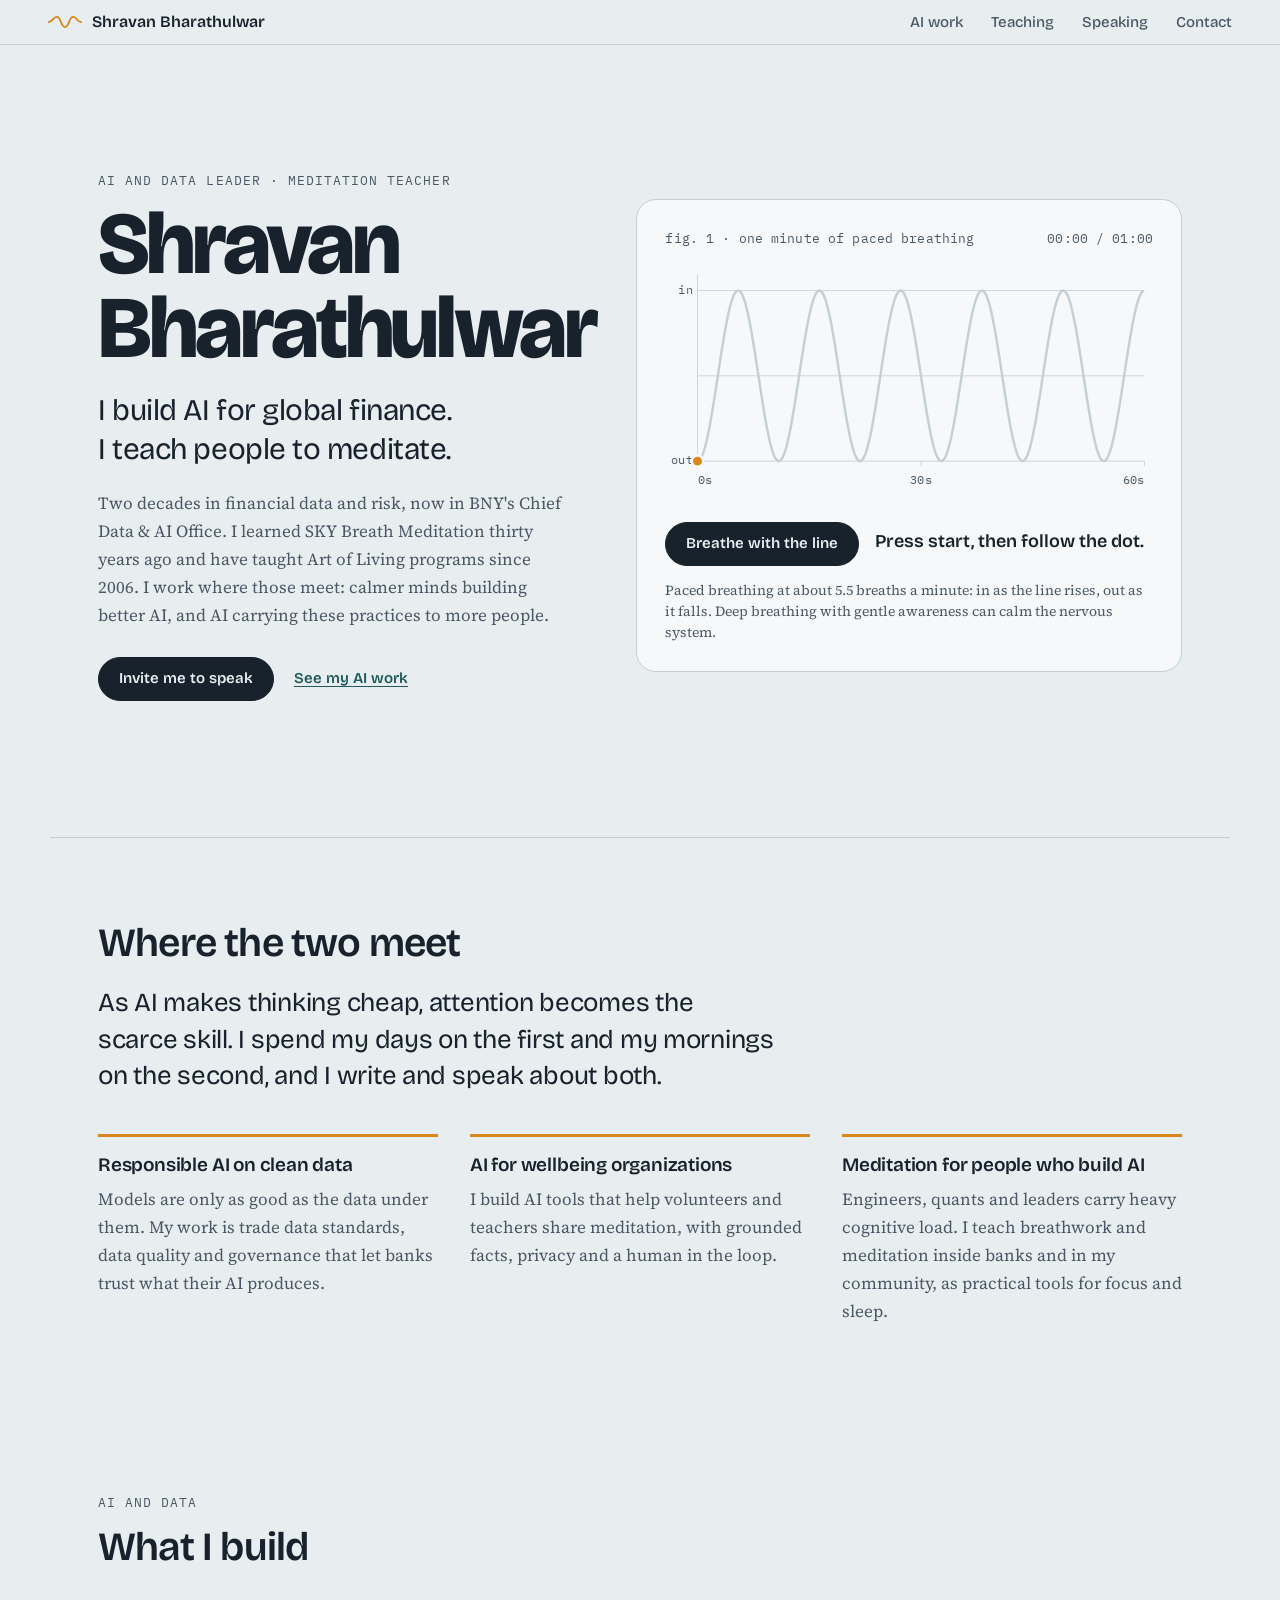
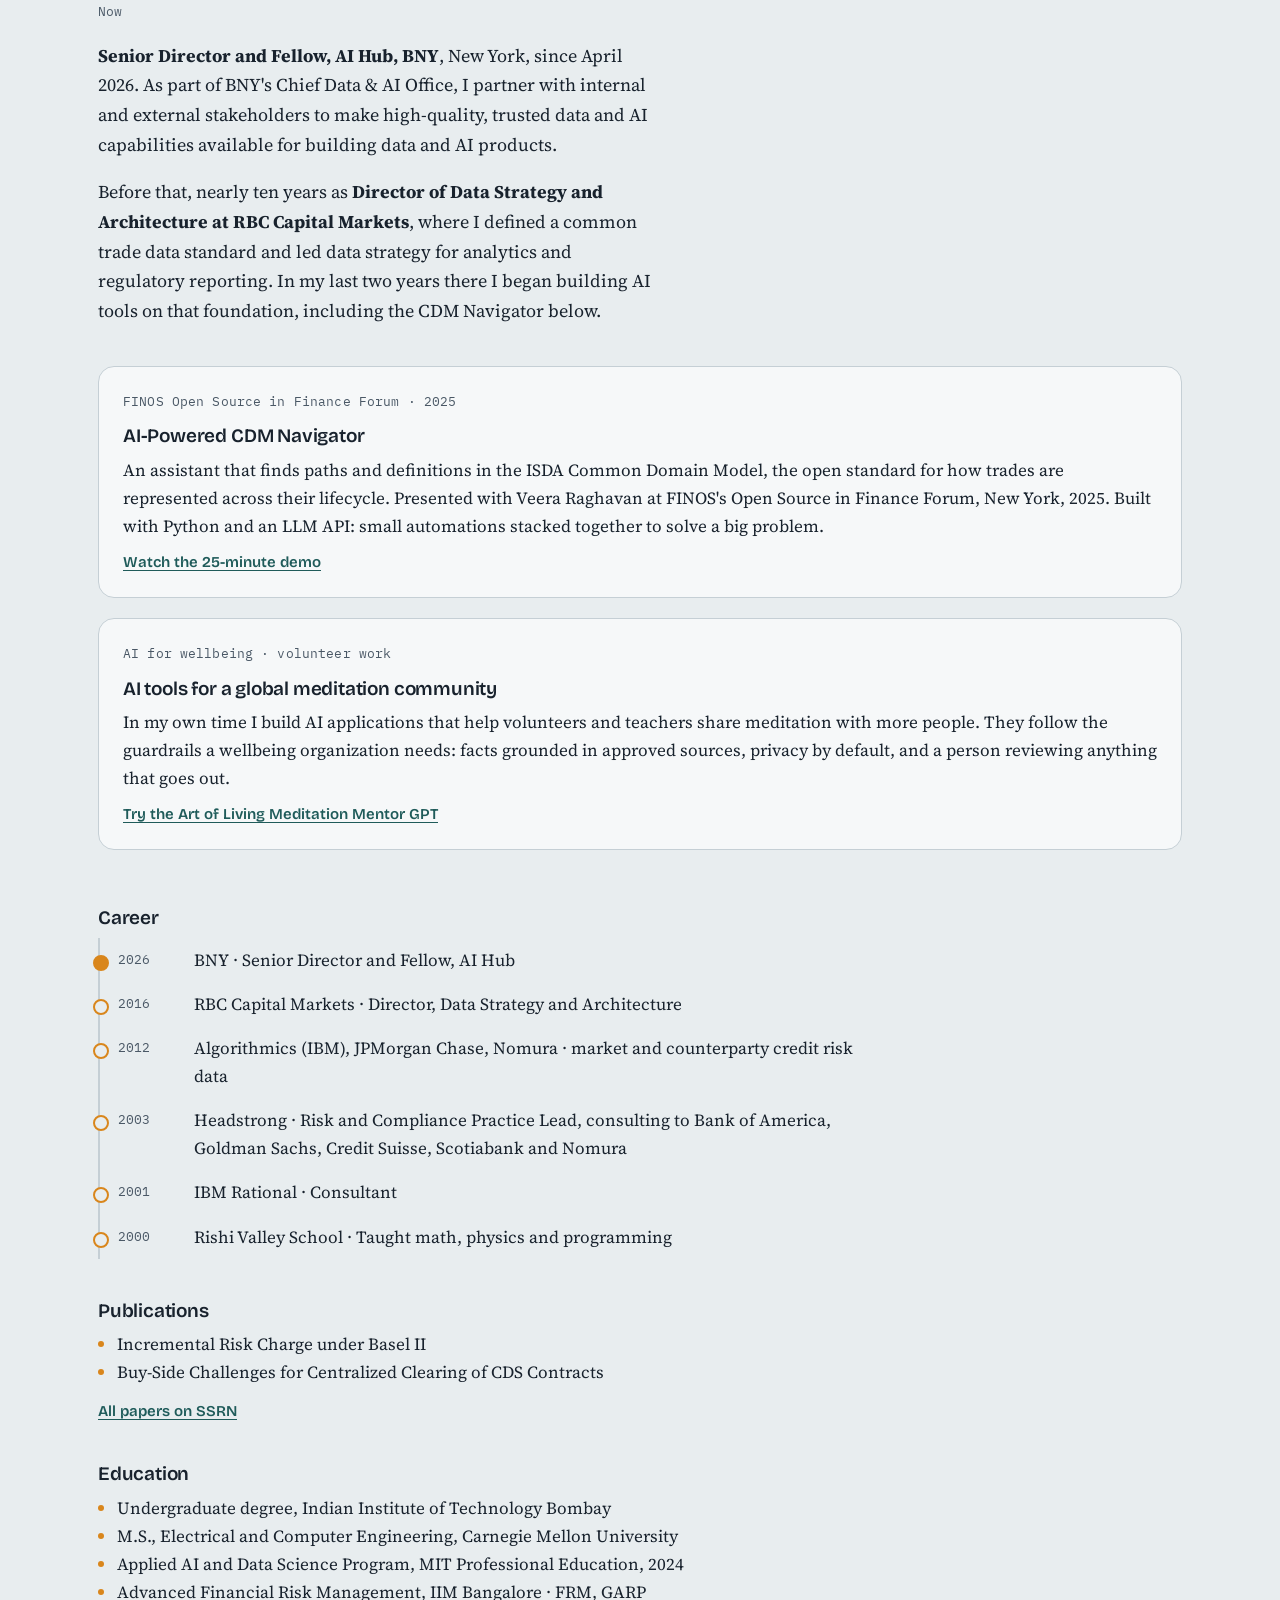
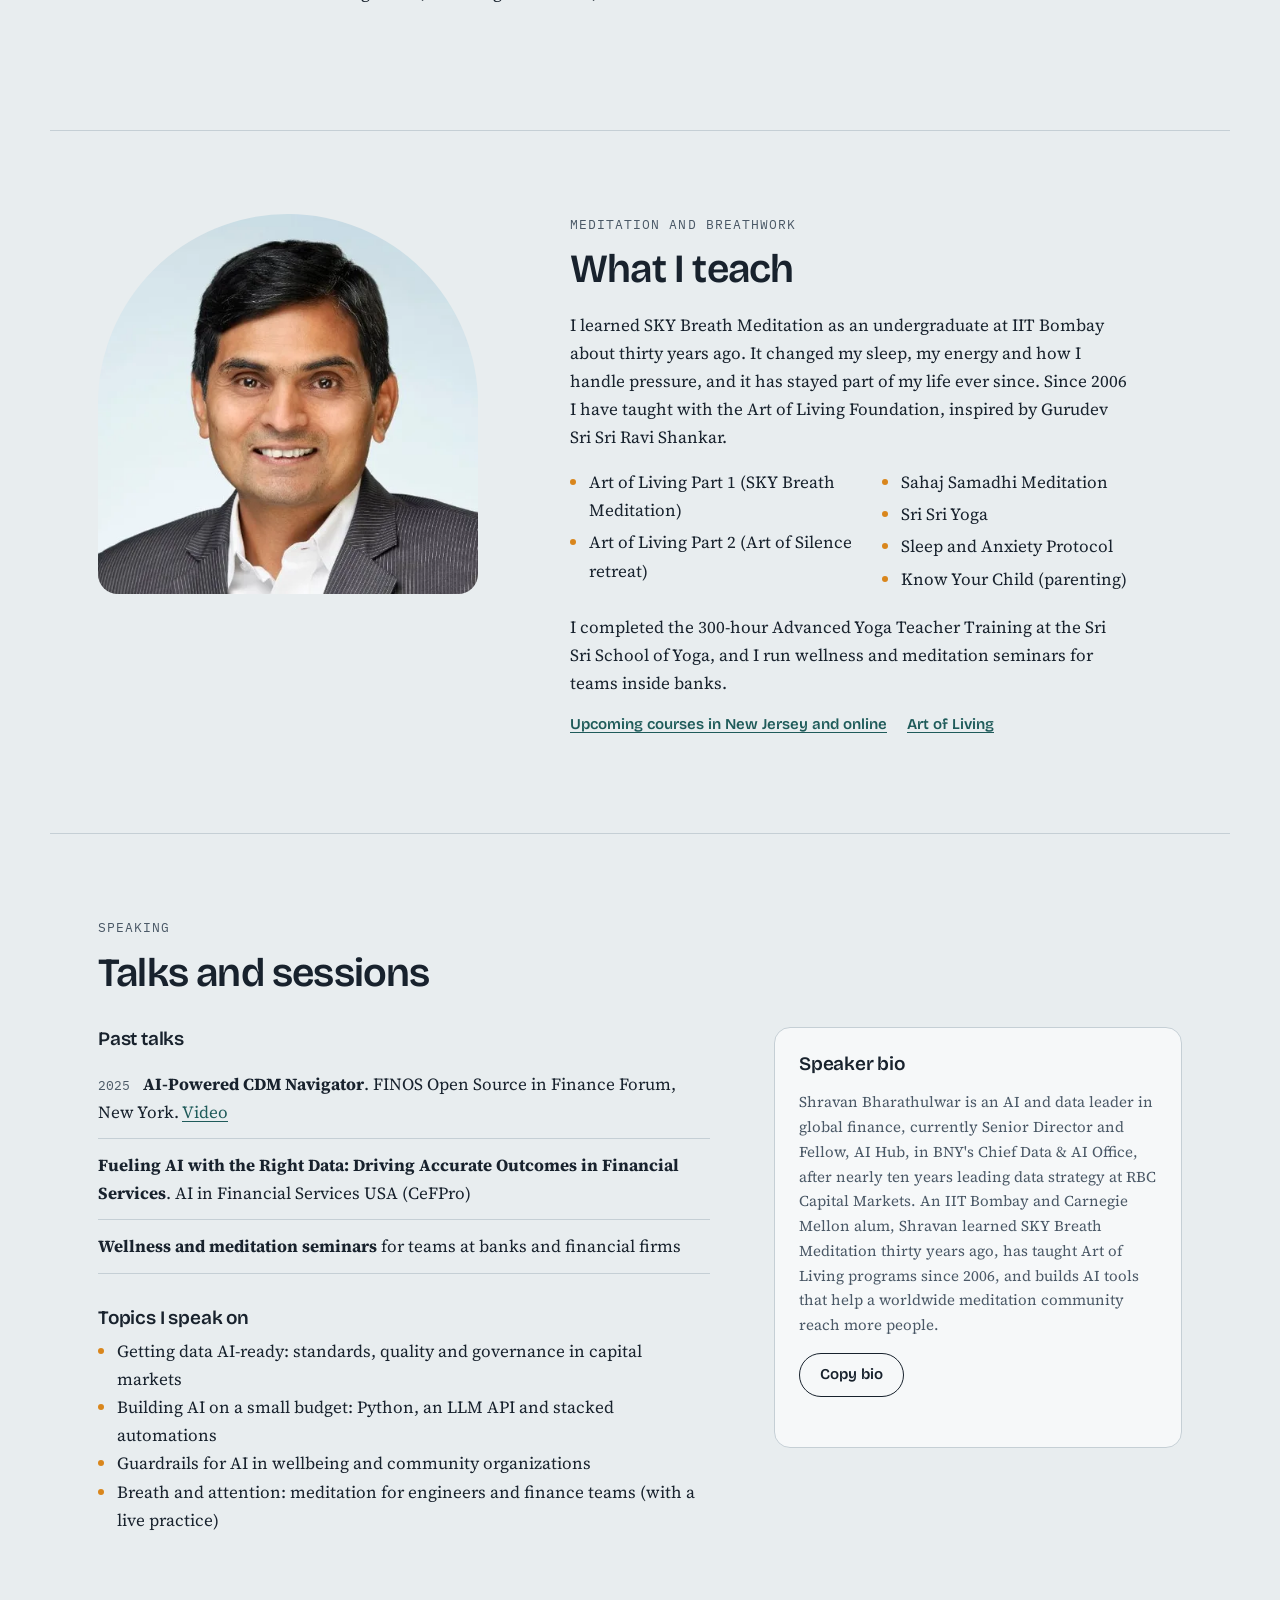
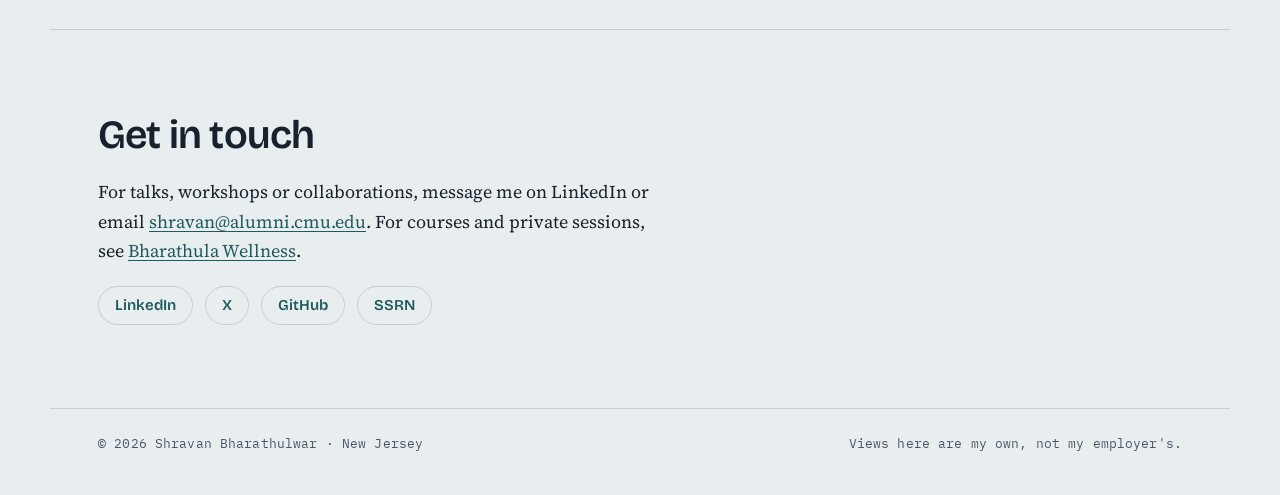
==== commit 8ab7e262: "Describe BNY role in the Chief Data & AI Office Co-Authored-By: Claude Opus 5.5 <noreply@anthropic.c" ====
--- a/index.html
+++ b/index.html
@@ -37,7 +37,7 @@
       "alternateName": ["Shravan V. Bharathulwar", "Shravan Venkatraman Bharathulwar", "Shravan Bharathula"],
       "url": "https://bshravancmu.github.io/",
       "image": "https://bshravancmu.github.io/assets/shravan-480.jpg",
-      "description": "AI and data leader in global finance and Art of Living meditation teacher who builds AI tools for wellbeing.",
+      "description": "AI and data leader in global finance, part of BNY's Chief Data & AI Office, and Art of Living meditation teacher who builds AI tools for wellbeing.",
       "jobTitle": "Senior Director and Fellow, AI Hub",
       "worksFor": { "@type": "Organization", "name": "BNY", "url": "https://www.bny.com/" },
       "alumniOf": [
@@ -89,7 +89,7 @@
         <p class="eyebrow">AI and data leader · meditation teacher</p>
         <h1>Shravan Bharathulwar</h1>
         <p class="thesis">I build AI for global finance.<br>I teach people to meditate.</p>
-        <p class="lede">Two decades in financial data and risk, now in the AI Hub at BNY. I learned SKY Breath Meditation thirty years ago and have taught Art of Living programs since 2006. I work where those meet: calmer minds building better AI, and AI carrying these practices to more people.</p>
+        <p class="lede">Two decades in financial data and risk, now in BNY's Chief Data &amp; AI Office. I learned SKY Breath Meditation thirty years ago and have taught Art of Living programs since 2006. I work where those meet: calmer minds building better AI, and AI carrying these practices to more people.</p>
         <div class="hero-links">
           <a class="btn" href="#speaking">Invite me to speak</a>
           <a class="text-link" href="#ai">See my AI work</a>
@@ -158,7 +158,8 @@
 
       <div class="now">
         <p class="mono label">Now</p>
-        <p><strong>Senior Director and Fellow, AI Hub, BNY</strong>, New York, since April 2026. Before that, nearly ten years as <strong>Director of Data Strategy and Architecture at RBC Capital Markets</strong>, where I defined a common trade data standard and led data strategy for analytics and regulatory reporting. In my last two years there I began building AI tools on that foundation, including the CDM Navigator below.</p>
+        <p><strong>Senior Director and Fellow, AI Hub, BNY</strong>, New York, since April 2026. As part of BNY's Chief Data &amp; AI Office, I partner with internal and external stakeholders to make high-quality, trusted data and AI capabilities available for building data and AI products.</p>
+        <p>Before that, nearly ten years as <strong>Director of Data Strategy and Architecture at RBC Capital Markets</strong>, where I defined a common trade data standard and led data strategy for analytics and regulatory reporting. In my last two years there I began building AI tools on that foundation, including the CDM Navigator below.</p>
       </div>
 
       <div class="projects">
@@ -257,7 +258,7 @@
         </div>
         <div class="bio-card">
           <h3>Speaker bio</h3>
-          <p class="bio-text" id="bio-short">Shravan Bharathulwar is an AI and data leader in global finance, currently Senior Director and Fellow in the AI Hub at BNY, after nearly ten years leading data strategy at RBC Capital Markets. An IIT Bombay and Carnegie Mellon alum, Shravan learned SKY Breath Meditation thirty years ago, has taught Art of Living programs since 2006, and builds AI tools that help a worldwide meditation community reach more people.</p>
+          <p class="bio-text" id="bio-short">Shravan Bharathulwar is an AI and data leader in global finance, currently Senior Director and Fellow, AI Hub, in BNY's Chief Data &amp; AI Office, after nearly ten years leading data strategy at RBC Capital Markets. An IIT Bombay and Carnegie Mellon alum, Shravan learned SKY Breath Meditation thirty years ago, has taught Art of Living programs since 2006, and builds AI tools that help a worldwide meditation community reach more people.</p>
           <button class="btn ghost copy-btn" type="button" data-copy="bio-short">Copy bio</button>
           <p class="copy-status mono" aria-live="polite"></p>
         </div>
